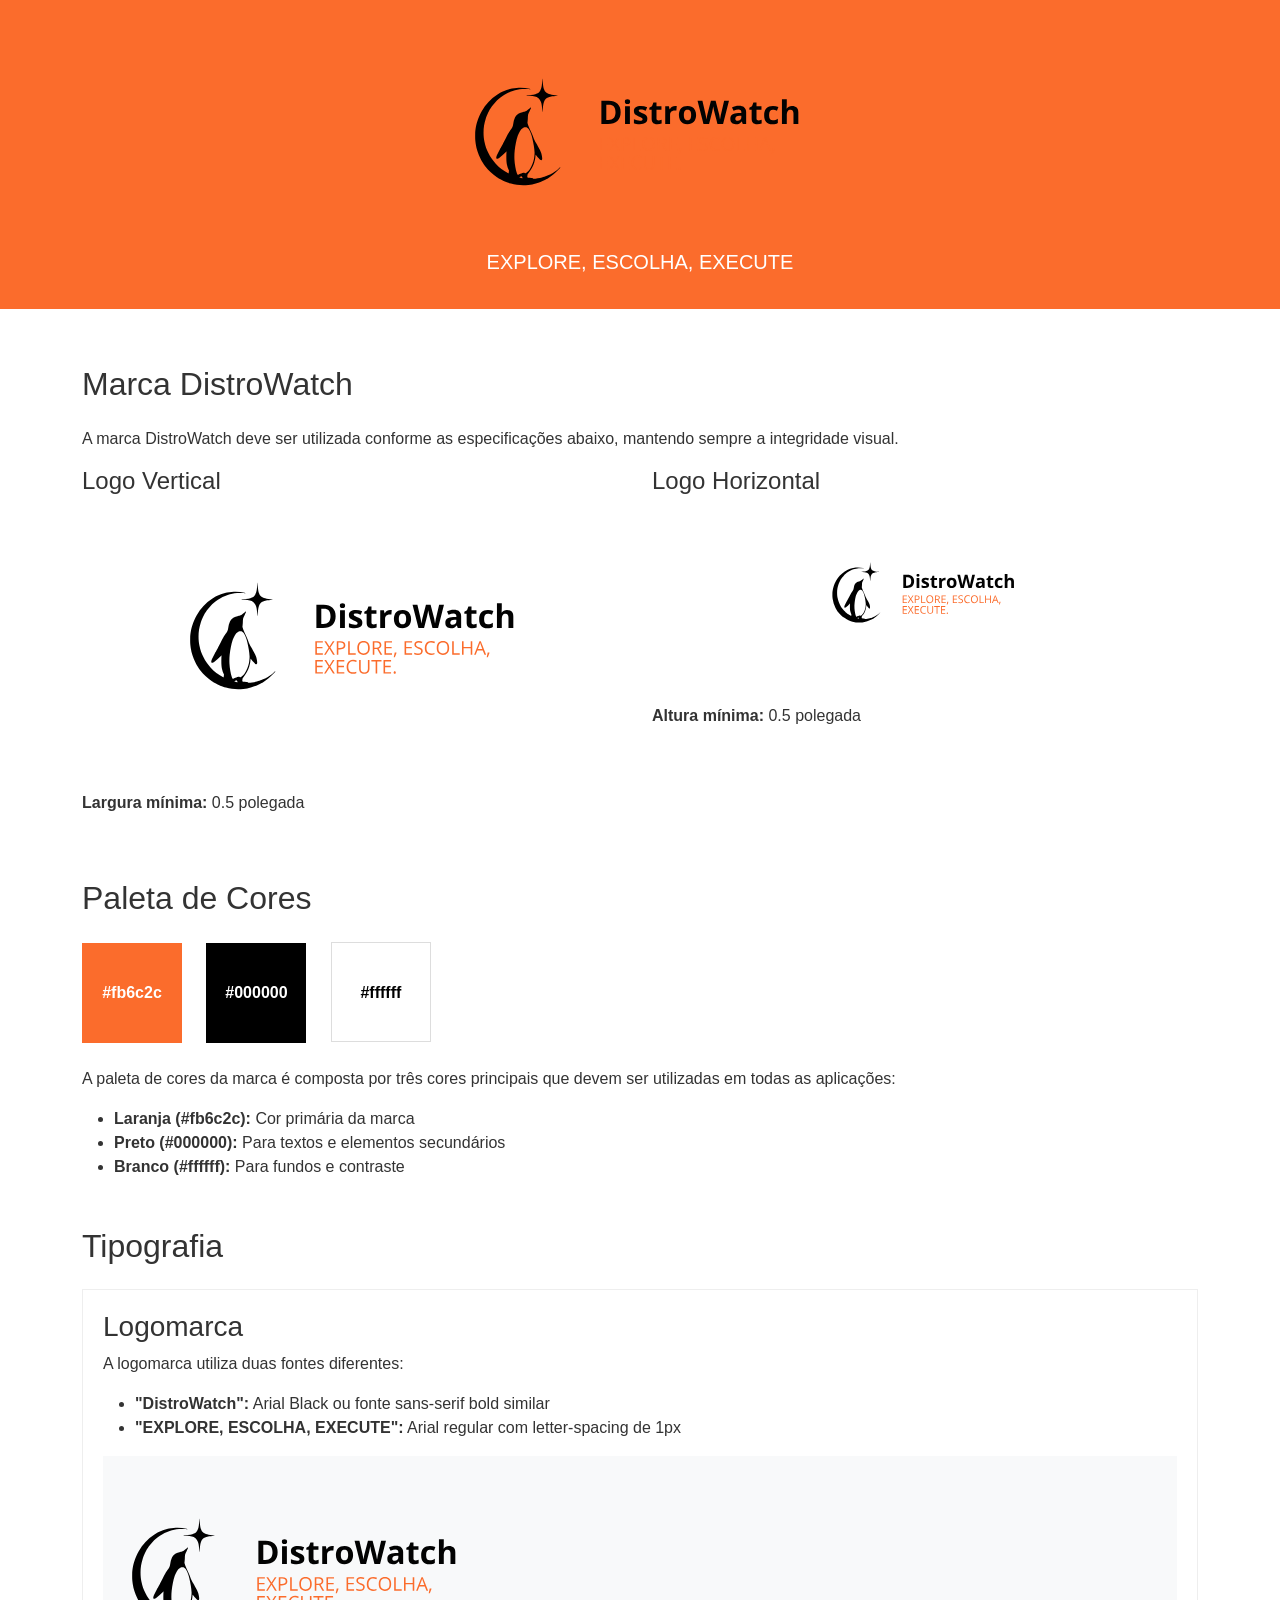
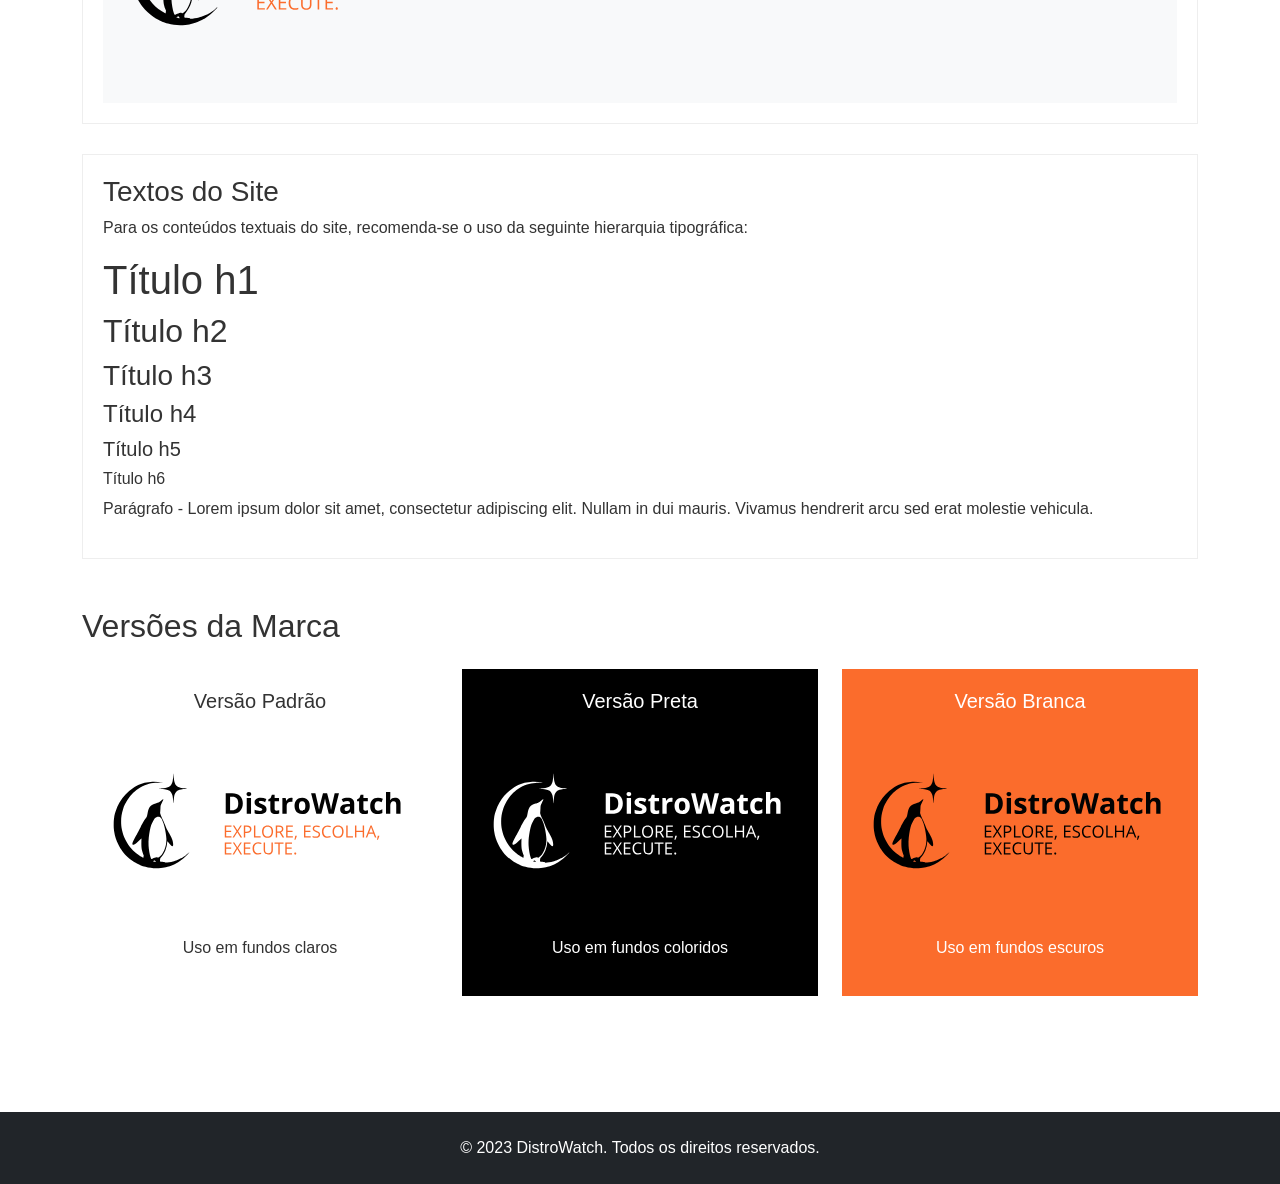
==== index.html @ 786d8509 "aa" ====
<!DOCTYPE html>
<html lang="pt-br">
<head>
    <meta charset="UTF-8">
    <meta name="viewport" content="width=device-width, initial-scale=1.0">
    <title>Manual de Identidade Visual - DistroWatch</title>
    <link href="https://cdn.jsdelivr.net/npm/bootstrap@5.3.0/dist/css/bootstrap.min.css" rel="stylesheet">
    <style>
        body {
            font-family: 'Segoe UI', Tahoma, Geneva, Verdana, sans-serif;
            color: #333;
        }
        .brand-header {
            background-color: #fb6c2c;
            color: white;
            padding: 2rem 0;
            margin-bottom: 2rem;
        }
        .brand-color-primary {
            background-color: #fb6c2c;
            color: white;
        }
        .brand-color-black {
            background-color: #000000;
            color: white;
        }
        .brand-color-white {
            background-color: #ffffff;
            border: 1px solid #ddd;
        }
        .logo-example {
            margin: 20px 0;
            padding: 20px;
            text-align: center;
        }
        .vertical-logo {
            display: inline-block;
            width: 120px;
        }
        .horizontal-logo {
            display: inline-block;
            width: 240px;
        }
        .typography-sample {
            border: 1px solid #eee;
            padding: 20px;
            margin-bottom: 30px;
        }
        .color-box {
            width: 100px;
            height: 100px;
            display: inline-block;
            margin-right: 20px;
            text-align: center;
            line-height: 100px;
            font-weight: bold;
        }
        .logo-img {
            max-width: 100%;
            height: auto;
            margin-bottom: 15px;
        }
        .logo-variation {
            padding: 20px;
            margin-bottom: 20px;
            text-align: center;
        }
    </style>
</head>
<body>
    <header class="brand-header">
        <div class="container text-center">
            <img src="imgs/8.svg" alt="DistroWatch Logo" style="height: 200px; margin-bottom: 15px;">
            <p class="lead mb-0">EXPLORE, ESCOLHA, EXECUTE</p>
        </div>
    </header>

    <div class="container py-4">
        <section id="brand" class="mb-5">
            <h2 class="mb-4">Marca DistroWatch</h2>
            <p>A marca DistroWatch deve ser utilizada conforme as especificações abaixo, mantendo sempre a integridade visual.</p>
            
            <div class="row">
                <div class="col-md-6">
                    <h3 class="h4">Logo Vertical</h3>
                    <div class="logo-example">
                        <img src="imgs/8.svg" alt="DistroWatch Vertical Logo" class="logo-img" style="height: 200px;">
                    </div>
                    <p><strong>Largura mínima:</strong> 0.5 polegada</p>
                </div>
                <div class="col-md-6">
                    <h3 class="h4">Logo Horizontal</h3>
                    <div class="logo-example">
                        <img src="imgs/8.svg" alt="DistroWatch Horizontal Logo" class="logo-img" style="width: 200px;">
                    </div>
                    <p><strong>Altura mínima:</strong> 0.5 polegada</p>
                </div>
            </div>
        </section>

        <section id="colors" class="mb-5">
            <h2 class="mb-4">Paleta de Cores</h2>
            <div class="mb-4">
                <div class="color-box brand-color-primary">#fb6c2c</div>
                <div class="color-box brand-color-black">#000000</div>
                <div class="color-box brand-color-white" style="color: #000;">#ffffff</div>
            </div>
            <p>A paleta de cores da marca é composta por três cores principais que devem ser utilizadas em todas as aplicações:</p>
            <ul>
                <li><strong>Laranja (#fb6c2c):</strong> Cor primária da marca</li>
                <li><strong>Preto (#000000):</strong> Para textos e elementos secundários</li>
                <li><strong>Branco (#ffffff):</strong> Para fundos e contraste</li>
            </ul>
        </section>

        <section id="typography" class="mb-5">
            <h2 class="mb-4">Tipografia</h2>
            
            <div class="typography-sample">
                <h3>Logomarca</h3>
                <p>A logomarca utiliza duas fontes diferentes:</p>
                <ul>
                    <li><strong>"DistroWatch":</strong> Arial Black ou fonte sans-serif bold similar</li>
                    <li><strong>"EXPLORE, ESCOLHA, EXECUTE":</strong> Arial regular com letter-spacing de 1px</li>
                </ul>
                
                <div class="mt-3 p-3 bg-light">
                    <img src="imgs/8.svg" alt="DistroWatch Typography Example" class="logo-img" style="height: 200px;">
                </div>
            </div>
            
            <div class="typography-sample">
                <h3>Textos do Site</h3>
                <p>Para os conteúdos textuais do site, recomenda-se o uso da seguinte hierarquia tipográfica:</p>
                
                <h1 style="font-family: 'Segoe UI', Tahoma, Geneva, Verdana, sans-serif; font-size: 2.5rem;">Título h1</h1>
                <h2 style="font-family: 'Segoe UI', Tahoma, Geneva, Verdana, sans-serif; font-size: 2rem;">Título h2</h2>
                <h3 style="font-family: 'Segoe UI', Tahoma, Geneva, Verdana, sans-serif; font-size: 1.75rem;">Título h3</h3>
                <h4 style="font-family: 'Segoe UI', Tahoma, Geneva, Verdana, sans-serif; font-size: 1.5rem;">Título h4</h4>
                <h5 style="font-family: 'Segoe UI', Tahoma, Geneva, Verdana, sans-serif; font-size: 1.25rem;">Título h5</h5>
                <h6 style="font-family: 'Segoe UI', Tahoma, Geneva, Verdana, sans-serif; font-size: 1rem;">Título h6</h6>
                
                <p style="font-family: 'Segoe UI', Tahoma, Geneva, Verdana, sans-serif; font-size: 1rem; line-height: 1.6;">
                    Parágrafo - Lorem ipsum dolor sit amet, consectetur adipiscing elit. Nullam in dui mauris. Vivamus hendrerit arcu sed erat molestie vehicula.
                </p>
            </div>
        </section>

        <section id="usage" class="mb-5">
            <h2 class="mb-4">Versões da Marca</h2>
            <div class="row">
                <div class="col-md-4 mb-4">
                    <div class="logo-variation">
                        <h4 class="h5">Versão Padrão</h4>
                        <img src="imgs/8.svg" alt="DistroWatch Standard Logo" class="logo-img" style="height: 200px;">
                        <p>Uso em fundos claros</p>
                    </div>
                </div>
                <div class="col-md-4 mb-4">
                    <div class="logo-variation brand-color-black">
                        <h4 class="h5 text-white">Versão Preta</h4>
                        <img src="imgs/10.svg" alt="DistroWatch Black Logo" class="logo-img" style="height: 200px;">
                        <p class="text-white">Uso em fundos coloridos</p>
                    </div>
                </div>
                <div class="col-md-4 mb-4">
                    <div class="logo-variation brand-color-primary">
                        <h4 class="h5 text-white">Versão Branca</h4>
                        <img src="imgs/9.svg" alt="DistroWatch White Logo" class="logo-img" style="height: 200px;">
                        <p class="text-white">Uso em fundos escuros</p>
                    </div>
                </div>
            </div>
        </section>
    </div>

    <footer class="bg-dark text-white py-4">
        <div class="container" style="text-align: center;">
            <p class="mb-0">© 2023 DistroWatch. Todos os direitos reservados.</p>
        </div>
    </footer>

    <script src="https://cdn.jsdelivr.net/npm/bootstrap@5.3.0/dist/js/bootstrap.bundle.min.js"></script>
</body>
</html>
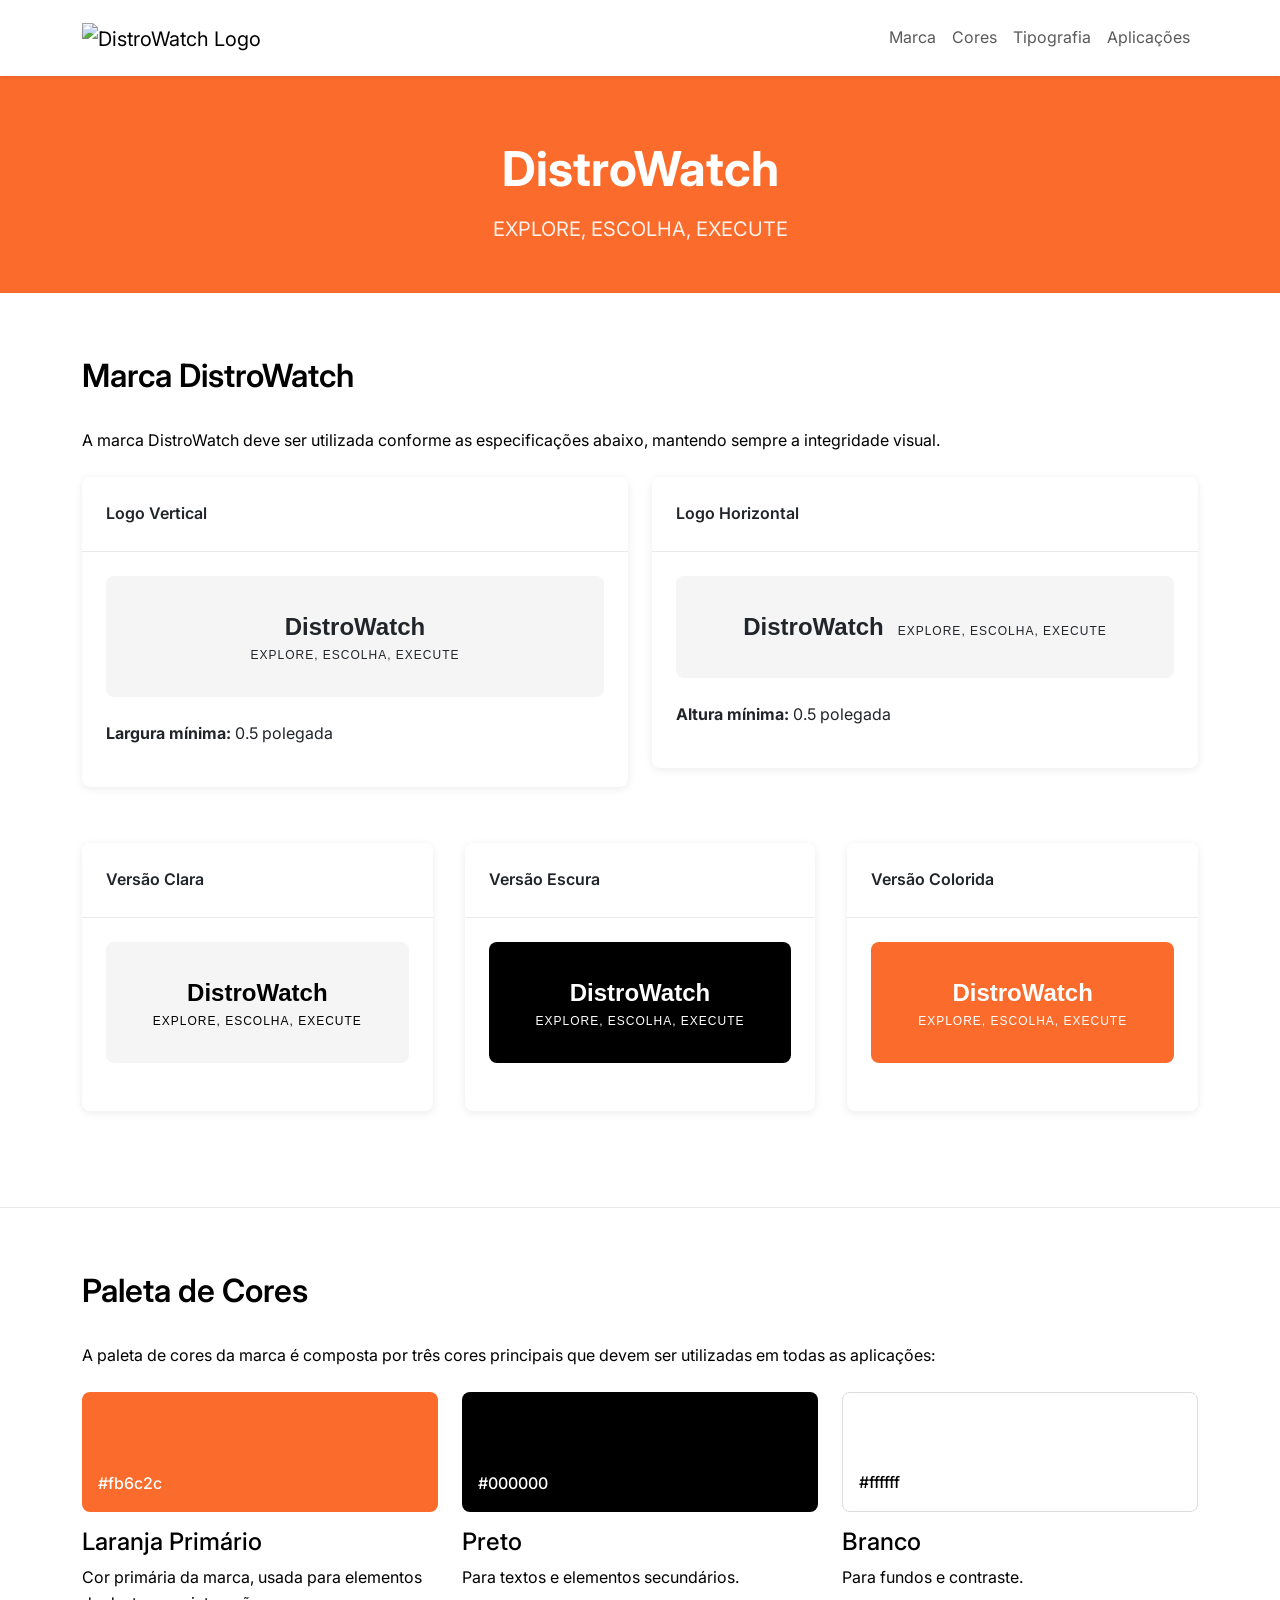
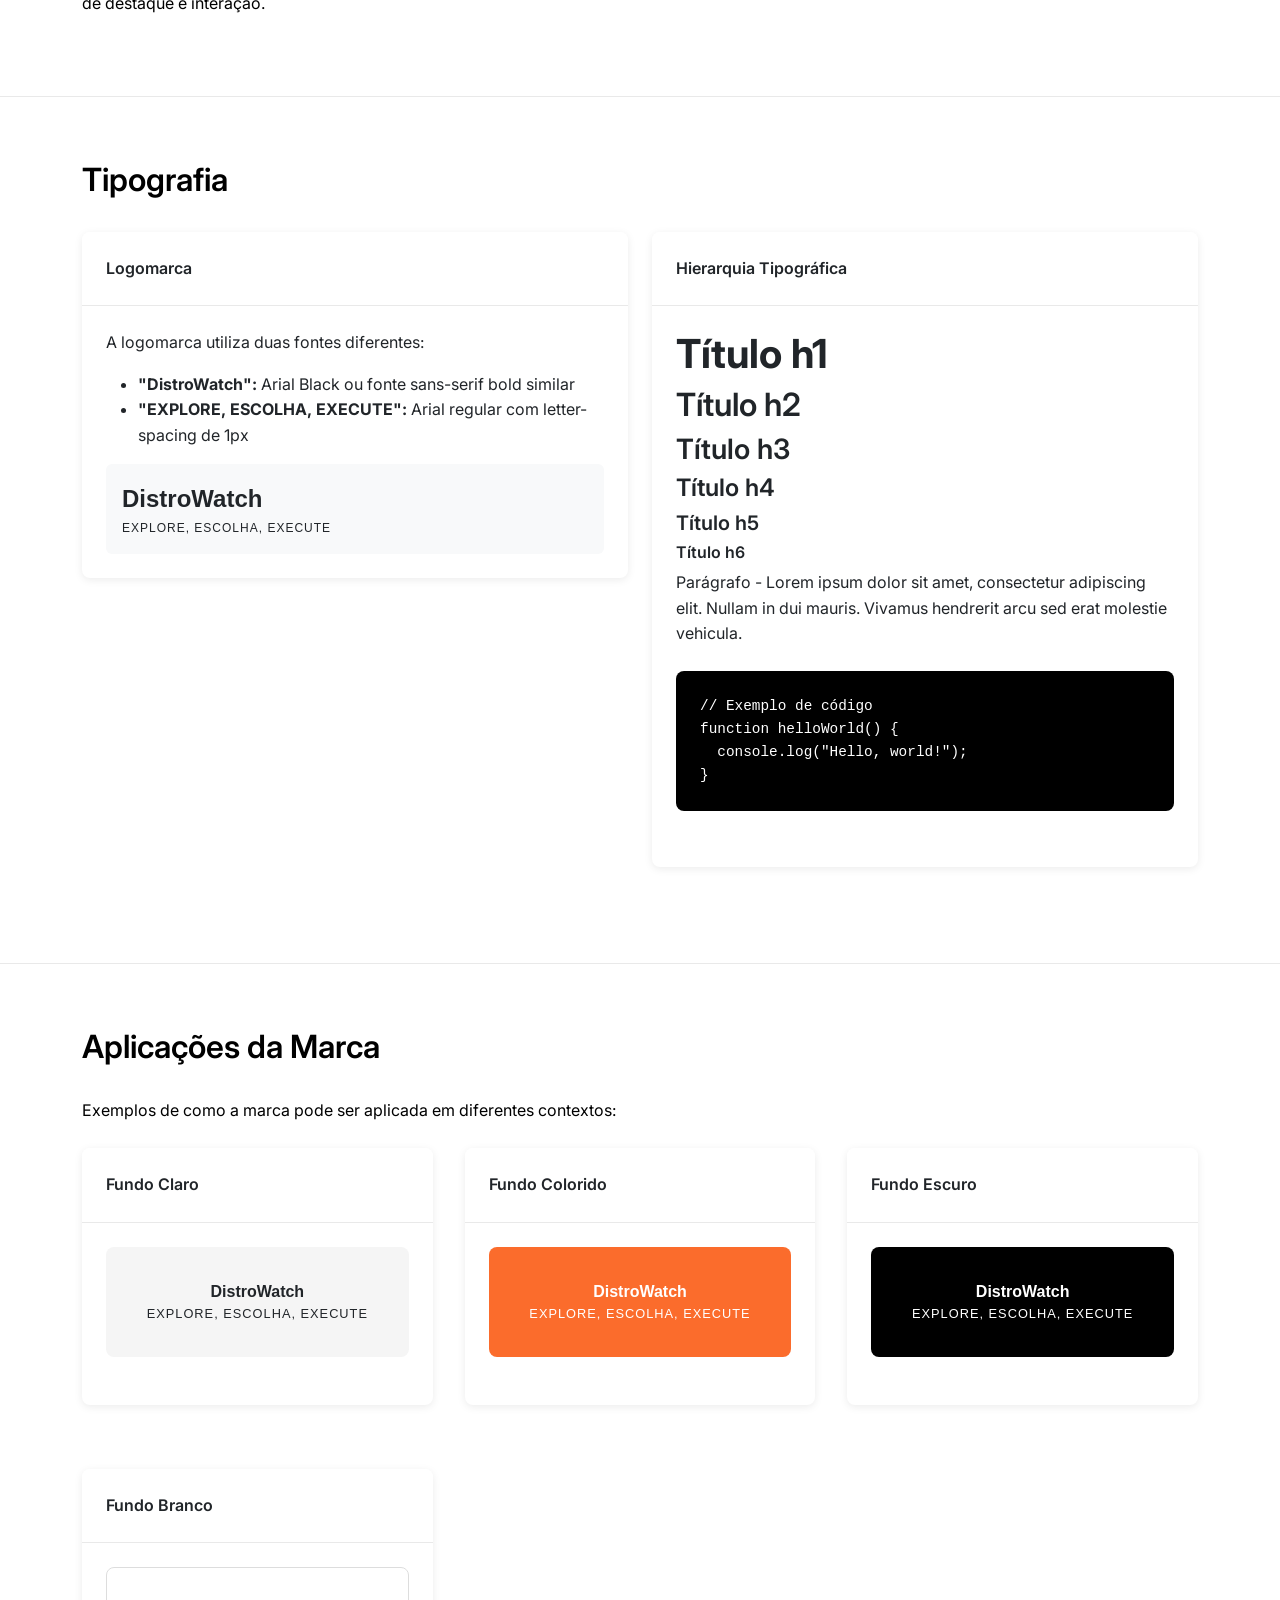
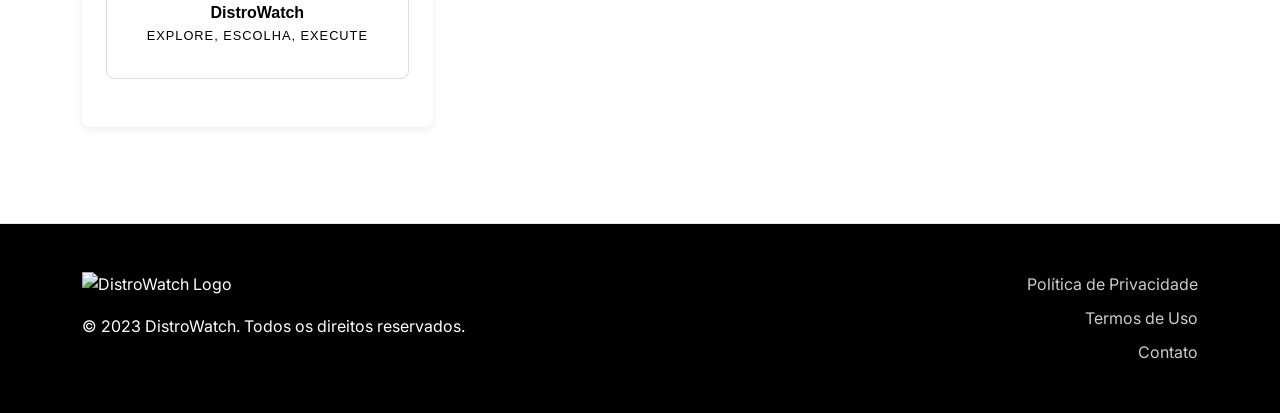
==== commit b514f91b: "não sei" ====
--- a/index.html
+++ b/index.html
@@ -5,178 +5,424 @@
     <meta name="viewport" content="width=device-width, initial-scale=1.0">
     <title>Manual de Identidade Visual - DistroWatch</title>
     <link href="https://cdn.jsdelivr.net/npm/bootstrap@5.3.0/dist/css/bootstrap.min.css" rel="stylesheet">
+    <link href="https://fonts.googleapis.com/css2?family=Inter:wght@300;400;500;600;700&display=swap" rel="stylesheet">
     <style>
+        :root {
+            --primary: #fb6c2c;
+            --black: #000000;
+            --white: #ffffff;
+            --gray-100: #f5f5f5;
+            --gray-200: #e9e9e9;
+            --gray-300: #dddddd;
+            --gray-800: #424242;
+        }
+        
         body {
-            font-family: 'Segoe UI', Tahoma, Geneva, Verdana, sans-serif;
-            color: #333;
-        }
-        .brand-header {
-            background-color: #fb6c2c;
-            color: white;
-            padding: 2rem 0;
+            font-family: 'Inter', -apple-system, BlinkMacSystemFont, 'Segoe UI', Roboto, sans-serif;
+            color: var(--black);
+            line-height: 1.6;
+            background-color: var(--white);
+        }
+        
+        .navbar {
+            background-color: var(--white);
+            box-shadow: 0 1px 4px rgba(0,0,0,0.1);
+            padding: 1rem 0;
+        }
+        
+        .navbar-brand img {
+            height: 40px;
+        }
+        
+        .hero {
+            background-color: var(--primary);
+            color: var(--white);
+            padding: 4rem 0 3rem;
+        }
+        
+        .hero h1 {
+            font-weight: 700;
+            font-size: 3rem;
+            margin-bottom: 1rem;
+        }
+        
+        .hero p {
+            font-size: 1.25rem;
+            opacity: 0.9;
+            margin-bottom: 0;
+        }
+        
+        .section {
+            padding: 4rem 0;
+            border-bottom: 1px solid var(--gray-200);
+        }
+        
+        .section-title {
+            font-weight: 600;
+            font-size: 2rem;
             margin-bottom: 2rem;
-        }
-        .brand-color-primary {
-            background-color: #fb6c2c;
-            color: white;
-        }
-        .brand-color-black {
-            background-color: #000000;
-            color: white;
-        }
-        .brand-color-white {
-            background-color: #ffffff;
-            border: 1px solid #ddd;
-        }
-        .logo-example {
-            margin: 20px 0;
-            padding: 20px;
+            color: var(--black);
+        }
+        
+        .card {
+            border: none;
+            border-radius: 8px;
+            box-shadow: 0 2px 8px rgba(0,0,0,0.08);
+            margin-bottom: 2rem;
+            overflow: hidden;
+        }
+        
+        .card-header {
+            background-color: var(--white);
+            border-bottom: 1px solid var(--gray-200);
+            padding: 1.5rem;
+            font-weight: 600;
+        }
+        
+        .card-body {
+            padding: 1.5rem;
+        }
+        
+        .color-swatch {
+            width: 100%;
+            height: 120px;
+            border-radius: 8px;
+            margin-bottom: 1rem;
+            display: flex;
+            align-items: flex-end;
+            padding: 1rem;
+            color: var(--white);
+            font-weight: 500;
+        }
+        
+        .typography-sample {
+            margin-bottom: 2rem;
+        }
+        
+        .typography-sample h1,
+        .typography-sample h2,
+        .typography-sample h3,
+        .typography-sample h4,
+        .typography-sample h5,
+        .typography-sample h6 {
+            margin-bottom: 0.5rem;
+        }
+        
+        .typography-sample p {
+            margin-bottom: 1.5rem;
+        }
+        
+        .logo-preview {
+            background-color: var(--gray-100);
+            padding: 2rem;
+            border-radius: 8px;
             text-align: center;
-        }
-        .vertical-logo {
-            display: inline-block;
-            width: 120px;
-        }
-        .horizontal-logo {
-            display: inline-block;
-            width: 240px;
-        }
-        .typography-sample {
-            border: 1px solid #eee;
-            padding: 20px;
-            margin-bottom: 30px;
-        }
-        .color-box {
-            width: 100px;
-            height: 100px;
-            display: inline-block;
-            margin-right: 20px;
+            margin-bottom: 1.5rem;
+        }
+        
+        .logo-dark-bg {
+            background-color: var(--black);
+            padding: 2rem;
+            border-radius: 8px;
             text-align: center;
-            line-height: 100px;
-            font-weight: bold;
-        }
-        .logo-img {
-            max-width: 100%;
-            height: auto;
-            margin-bottom: 15px;
-        }
-        .logo-variation {
-            padding: 20px;
-            margin-bottom: 20px;
-            text-align: center;
+            margin-bottom: 1.5rem;
+        }
+        
+        .footer {
+            background-color: var(--black);
+            color: var(--white);
+            padding: 3rem 0;
+        }
+        
+        .footer a {
+            color: var(--white);
+            opacity: 0.8;
+            text-decoration: none;
+        }
+        
+        .footer a:hover {
+            opacity: 1;
+            text-decoration: underline;
+        }
+        
+        .logo-grid {
+            display: grid;
+            grid-template-columns: repeat(auto-fill, minmax(300px, 1fr));
+            gap: 2rem;
+        }
+        
+        .code-sample {
+            background-color: var(--black);
+            color: var(--white);
+            padding: 1.5rem;
+            border-radius: 8px;
+            font-family: 'Courier New', monospace;
+            font-size: 0.9rem;
+            overflow-x: auto;
+        }
+        
+        .btn-primary {
+            background-color: var(--primary);
+            border-color: var(--primary);
+            padding: 0.5rem 1.5rem;
+            font-weight: 500;
+        }
+        
+        .btn-primary:hover {
+            background-color: #e05d24;
+            border-color: #e05d24;
+        }
+        
+        .text-primary {
+            color: var(--primary) !important;
         }
     </style>
 </head>
 <body>
-    <header class="brand-header">
+    <nav class="navbar navbar-expand-lg">
+        <div class="container">
+            <a class="navbar-brand" href="#">
+                <img src="imgs/1deb2148-d6fe-4724-b077-adb90b675736.png" alt="DistroWatch Logo" height="40">
+            </a>
+            <button class="navbar-toggler" type="button" data-bs-toggle="collapse" data-bs-target="#navbarNav">
+                <span class="navbar-toggler-icon"></span>
+            </button>
+            <div class="collapse navbar-collapse" id="navbarNav">
+                <ul class="navbar-nav ms-auto">
+                    <li class="nav-item">
+                        <a class="nav-link" href="#brand">Marca</a>
+                    </li>
+                    <li class="nav-item">
+                        <a class="nav-link" href="#colors">Cores</a>
+                    </li>
+                    <li class="nav-item">
+                        <a class="nav-link" href="#typography">Tipografia</a>
+                    </li>
+                    <li class="nav-item">
+                        <a class="nav-link" href="#usage">Aplicações</a>
+                    </li>
+                </ul>
+            </div>
+        </div>
+    </nav>
+
+    <section class="hero">
         <div class="container text-center">
-            <img src="imgs/8.svg" alt="DistroWatch Logo" style="height: 200px; margin-bottom: 15px;">
-            <p class="lead mb-0">EXPLORE, ESCOLHA, EXECUTE</p>
-        </div>
-    </header>
-
-    <div class="container py-4">
-        <section id="brand" class="mb-5">
-            <h2 class="mb-4">Marca DistroWatch</h2>
-            <p>A marca DistroWatch deve ser utilizada conforme as especificações abaixo, mantendo sempre a integridade visual.</p>
+            <h1>DistroWatch</h1>
+            <p>EXPLORE, ESCOLHA, EXECUTE</p>
+        </div>
+    </section>
+
+    <section id="brand" class="section">
+        <div class="container">
+            <h2 class="section-title">Marca DistroWatch</h2>
+            <p class="mb-4">A marca DistroWatch deve ser utilizada conforme as especificações abaixo, mantendo sempre a integridade visual.</p>
             
             <div class="row">
                 <div class="col-md-6">
-                    <h3 class="h4">Logo Vertical</h3>
-                    <div class="logo-example">
-                        <img src="imgs/8.svg" alt="DistroWatch Vertical Logo" class="logo-img" style="height: 200px;">
-                    </div>
-                    <p><strong>Largura mínima:</strong> 0.5 polegada</p>
+                    <div class="card">
+                        <div class="card-header">Logo Vertical</div>
+                        <div class="card-body">
+                            <div class="logo-preview">
+                                <div style="font-weight: bold; font-size: 24px; font-family: 'Arial Black', Arial, sans-serif;">DistroWatch</div>
+                                <div style="font-size: 12px; letter-spacing: 1px; font-family: Arial, sans-serif;">EXPLORE, ESCOLHA, EXECUTE</div>
+                            </div>
+                            <p><strong>Largura mínima:</strong> 0.5 polegada</p>
+                        </div>
+                    </div>
                 </div>
                 <div class="col-md-6">
-                    <h3 class="h4">Logo Horizontal</h3>
-                    <div class="logo-example">
-                        <img src="imgs/8.svg" alt="DistroWatch Horizontal Logo" class="logo-img" style="width: 200px;">
-                    </div>
-                    <p><strong>Altura mínima:</strong> 0.5 polegada</p>
-                </div>
-            </div>
-        </section>
-
-        <section id="colors" class="mb-5">
-            <h2 class="mb-4">Paleta de Cores</h2>
-            <div class="mb-4">
-                <div class="color-box brand-color-primary">#fb6c2c</div>
-                <div class="color-box brand-color-black">#000000</div>
-                <div class="color-box brand-color-white" style="color: #000;">#ffffff</div>
-            </div>
-            <p>A paleta de cores da marca é composta por três cores principais que devem ser utilizadas em todas as aplicações:</p>
-            <ul>
-                <li><strong>Laranja (#fb6c2c):</strong> Cor primária da marca</li>
-                <li><strong>Preto (#000000):</strong> Para textos e elementos secundários</li>
-                <li><strong>Branco (#ffffff):</strong> Para fundos e contraste</li>
-            </ul>
-        </section>
-
-        <section id="typography" class="mb-5">
-            <h2 class="mb-4">Tipografia</h2>
+                    <div class="card">
+                        <div class="card-header">Logo Horizontal</div>
+                        <div class="card-body">
+                            <div class="logo-preview">
+                                <div style="font-weight: bold; font-size: 24px; font-family: 'Arial Black', Arial, sans-serif; display: inline-block;">DistroWatch</div>
+                                <div style="font-size: 12px; letter-spacing: 1px; font-family: Arial, sans-serif; display: inline-block; margin-left: 10px;">EXPLORE, ESCOLHA, EXECUTE</div>
+                            </div>
+                            <p><strong>Altura mínima:</strong> 0.5 polegada</p>
+                        </div>
+                    </div>
+                </div>
+            </div>
             
-            <div class="typography-sample">
-                <h3>Logomarca</h3>
-                <p>A logomarca utiliza duas fontes diferentes:</p>
-                <ul>
-                    <li><strong>"DistroWatch":</strong> Arial Black ou fonte sans-serif bold similar</li>
-                    <li><strong>"EXPLORE, ESCOLHA, EXECUTE":</strong> Arial regular com letter-spacing de 1px</li>
-                </ul>
-                
-                <div class="mt-3 p-3 bg-light">
-                    <img src="imgs/8.svg" alt="DistroWatch Typography Example" class="logo-img" style="height: 200px;">
-                </div>
-            </div>
+            <div class="mt-4">
+                <div class="logo-grid">
+                    <div class="card">
+                        <div class="card-header">Versão Clara</div>
+                        <div class="card-body">
+                            <div class="logo-preview">
+                                <div style="font-weight: bold; font-size: 24px; font-family: 'Arial Black', Arial, sans-serif; color: var(--black);">DistroWatch</div>
+                                <div style="font-size: 12px; letter-spacing: 1px; font-family: Arial, sans-serif; color: var(--black);">EXPLORE, ESCOLHA, EXECUTE</div>
+                            </div>
+                        </div>
+                    </div>
+                    
+                    <div class="card">
+                        <div class="card-header">Versão Escura</div>
+                        <div class="card-body">
+                            <div class="logo-dark-bg">
+                                <div style="font-weight: bold; font-size: 24px; font-family: 'Arial Black', Arial, sans-serif; color: var(--white);">DistroWatch</div>
+                                <div style="font-size: 12px; letter-spacing: 1px; font-family: Arial, sans-serif; color: var(--white);">EXPLORE, ESCOLHA, EXECUTE</div>
+                            </div>
+                        </div>
+                    </div>
+                    
+                    <div class="card">
+                        <div class="card-header">Versão Colorida</div>
+                        <div class="card-body">
+                            <div class="logo-preview" style="background-color: var(--primary);">
+                                <div style="font-weight: bold; font-size: 24px; font-family: 'Arial Black', Arial, sans-serif; color: var(--white);">DistroWatch</div>
+                                <div style="font-size: 12px; letter-spacing: 1px; font-family: Arial, sans-serif; color: var(--white);">EXPLORE, ESCOLHA, EXECUTE</div>
+                            </div>
+                        </div>
+                    </div>
+                </div>
+            </div>
+        </div>
+    </section>
+
+    <section id="colors" class="section">
+        <div class="container">
+            <h2 class="section-title">Paleta de Cores</h2>
+            <p class="mb-4">A paleta de cores da marca é composta por três cores principais que devem ser utilizadas em todas as aplicações:</p>
             
-            <div class="typography-sample">
-                <h3>Textos do Site</h3>
-                <p>Para os conteúdos textuais do site, recomenda-se o uso da seguinte hierarquia tipográfica:</p>
-                
-                <h1 style="font-family: 'Segoe UI', Tahoma, Geneva, Verdana, sans-serif; font-size: 2.5rem;">Título h1</h1>
-                <h2 style="font-family: 'Segoe UI', Tahoma, Geneva, Verdana, sans-serif; font-size: 2rem;">Título h2</h2>
-                <h3 style="font-family: 'Segoe UI', Tahoma, Geneva, Verdana, sans-serif; font-size: 1.75rem;">Título h3</h3>
-                <h4 style="font-family: 'Segoe UI', Tahoma, Geneva, Verdana, sans-serif; font-size: 1.5rem;">Título h4</h4>
-                <h5 style="font-family: 'Segoe UI', Tahoma, Geneva, Verdana, sans-serif; font-size: 1.25rem;">Título h5</h5>
-                <h6 style="font-family: 'Segoe UI', Tahoma, Geneva, Verdana, sans-serif; font-size: 1rem;">Título h6</h6>
-                
-                <p style="font-family: 'Segoe UI', Tahoma, Geneva, Verdana, sans-serif; font-size: 1rem; line-height: 1.6;">
-                    Parágrafo - Lorem ipsum dolor sit amet, consectetur adipiscing elit. Nullam in dui mauris. Vivamus hendrerit arcu sed erat molestie vehicula.
-                </p>
-            </div>
-        </section>
-
-        <section id="usage" class="mb-5">
-            <h2 class="mb-4">Versões da Marca</h2>
             <div class="row">
-                <div class="col-md-4 mb-4">
-                    <div class="logo-variation">
-                        <h4 class="h5">Versão Padrão</h4>
-                        <img src="imgs/8.svg" alt="DistroWatch Standard Logo" class="logo-img" style="height: 200px;">
-                        <p>Uso em fundos claros</p>
-                    </div>
-                </div>
-                <div class="col-md-4 mb-4">
-                    <div class="logo-variation brand-color-black">
-                        <h4 class="h5 text-white">Versão Preta</h4>
-                        <img src="imgs/10.svg" alt="DistroWatch Black Logo" class="logo-img" style="height: 200px;">
-                        <p class="text-white">Uso em fundos coloridos</p>
-                    </div>
-                </div>
-                <div class="col-md-4 mb-4">
-                    <div class="logo-variation brand-color-primary">
-                        <h4 class="h5 text-white">Versão Branca</h4>
-                        <img src="imgs/9.svg" alt="DistroWatch White Logo" class="logo-img" style="height: 200px;">
-                        <p class="text-white">Uso em fundos escuros</p>
-                    </div>
-                </div>
-            </div>
-        </section>
-    </div>
-
-    <footer class="bg-dark text-white py-4">
-        <div class="container" style="text-align: center;">
-            <p class="mb-0">© 2023 DistroWatch. Todos os direitos reservados.</p>
+                <div class="col-md-4">
+                    <div class="color-swatch" style="background-color: var(--primary);">
+                        #fb6c2c
+                    </div>
+                    <h4>Laranja Primário</h4>
+                    <p>Cor primária da marca, usada para elementos de destaque e interação.</p>
+                </div>
+                <div class="col-md-4">
+                    <div class="color-swatch" style="background-color: var(--black);">
+                        #000000
+                    </div>
+                    <h4>Preto</h4>
+                    <p>Para textos e elementos secundários.</p>
+                </div>
+                <div class="col-md-4">
+                    <div class="color-swatch" style="background-color: var(--white); border: 1px solid var(--gray-300); color: var(--black);">
+                        #ffffff
+                    </div>
+                    <h4>Branco</h4>
+                    <p>Para fundos e contraste.</p>
+                </div>
+            </div>
+        </div>
+    </section>
+
+    <section id="typography" class="section">
+        <div class="container">
+            <h2 class="section-title">Tipografia</h2>
+            
+            <div class="row">
+                <div class="col-md-6">
+                    <div class="card">
+                        <div class="card-header">Logomarca</div>
+                        <div class="card-body">
+                            <p>A logomarca utiliza duas fontes diferentes:</p>
+                            <ul>
+                                <li><strong>"DistroWatch":</strong> Arial Black ou fonte sans-serif bold similar</li>
+                                <li><strong>"EXPLORE, ESCOLHA, EXECUTE":</strong> Arial regular com letter-spacing de 1px</li>
+                            </ul>
+                            
+                            <div class="mt-3 p-3 bg-light rounded">
+                                <div style="font-weight: bold; font-size: 24px; font-family: 'Arial Black', Arial, sans-serif;">DistroWatch</div>
+                                <div style="font-size: 12px; letter-spacing: 1px; font-family: Arial, sans-serif;">EXPLORE, ESCOLHA, EXECUTE</div>
+                            </div>
+                        </div>
+                    </div>
+                </div>
+                <div class="col-md-6">
+                    <div class="card">
+                        <div class="card-header">Hierarquia Tipográfica</div>
+                        <div class="card-body">
+                            <div class="typography-sample">
+                                <h1 style="font-weight: 700; font-size: 2.5rem;">Título h1</h1>
+                                <h2 style="font-weight: 600; font-size: 2rem;">Título h2</h2>
+                                <h3 style="font-weight: 600; font-size: 1.75rem;">Título h3</h3>
+                                <h4 style="font-weight: 600; font-size: 1.5rem;">Título h4</h4>
+                                <h5 style="font-weight: 600; font-size: 1.25rem;">Título h5</h5>
+                                <h6 style="font-weight: 600; font-size: 1rem;">Título h6</h6>
+                                
+                                <p style="font-size: 1rem; line-height: 1.6;">
+                                    Parágrafo - Lorem ipsum dolor sit amet, consectetur adipiscing elit. Nullam in dui mauris. Vivamus hendrerit arcu sed erat molestie vehicula.
+                                </p>
+                                
+                                <div class="code-sample">
+                                    // Exemplo de código<br>
+                                    function helloWorld() {<br>
+                                    &nbsp;&nbsp;console.log("Hello, world!");<br>
+                                    }
+                                </div>
+                            </div>
+                        </div>
+                    </div>
+                </div>
+            </div>
+        </div>
+    </section>
+
+    <section id="usage" class="section">
+        <div class="container">
+            <h2 class="section-title">Aplicações da Marca</h2>
+            <p class="mb-4">Exemplos de como a marca pode ser aplicada em diferentes contextos:</p>
+            
+            <div class="logo-grid">
+                <div class="card">
+                    <div class="card-header">Fundo Claro</div>
+                    <div class="card-body">
+                        <div class="logo-preview">
+                            <div style="font-weight: bold; font-family: 'Arial Black', Arial, sans-serif;">DistroWatch</div>
+                            <div style="font-size: 0.8rem; letter-spacing: 1px; font-family: Arial, sans-serif;">EXPLORE, ESCOLHA, EXECUTE</div>
+                        </div>
+                    </div>
+                </div>
+                <div class="card">
+                    <div class="card-header">Fundo Colorido</div>
+                    <div class="card-body">
+                        <div class="logo-preview" style="background-color: var(--primary);">
+                            <div style="font-weight: bold; font-family: 'Arial Black', Arial, sans-serif; color: white;">DistroWatch</div>
+                            <div style="font-size: 0.8rem; letter-spacing: 1px; font-family: Arial, sans-serif; color: white;">EXPLORE, ESCOLHA, EXECUTE</div>
+                        </div>
+                    </div>
+                </div>
+                <div class="card">
+                    <div class="card-header">Fundo Escuro</div>
+                    <div class="card-body">
+                        <div class="logo-dark-bg">
+                            <div style="font-weight: bold; font-family: 'Arial Black', Arial, sans-serif; color: white;">DistroWatch</div>
+                            <div style="font-size: 0.8rem; letter-spacing: 1px; font-family: Arial, sans-serif; color: white;">EXPLORE, ESCOLHA, EXECUTE</div>
+                        </div>
+                    </div>
+                </div>
+                <div class="card">
+                    <div class="card-header">Fundo Branco</div>
+                    <div class="card-body">
+                        <div class="logo-preview" style="background-color: var(--white); border: 1px solid var(--gray-300);">
+                            <div style="font-weight: bold; font-family: 'Arial Black', Arial, sans-serif; color: black;">DistroWatch</div>
+                            <div style="font-size: 0.8rem; letter-spacing: 1px; font-family: Arial, sans-serif; color: black;">EXPLORE, ESCOLHA, EXECUTE</div>
+                        </div>
+                    </div>
+                </div>
+            </div>
+        </div>
+    </section>
+
+    <footer class="footer">
+        <div class="container">
+            <div class="row">
+                <div class="col-md-6">
+                    <img src="imgs/1deb2148-d6fe-4724-b077-adb90b675736.png" alt="DistroWatch Logo" height="40" class="mb-3">
+                    <p>© 2023 DistroWatch. Todos os direitos reservados.</p>
+                </div>
+                <div class="col-md-6 text-md-end">
+                    <a href="#" class="d-block mb-2">Política de Privacidade</a>
+                    <a href="#" class="d-block mb-2">Termos de Uso</a>
+                    <a href="#" class="d-block">Contato</a>
+                </div>
+            </div>
         </div>
     </footer>
 
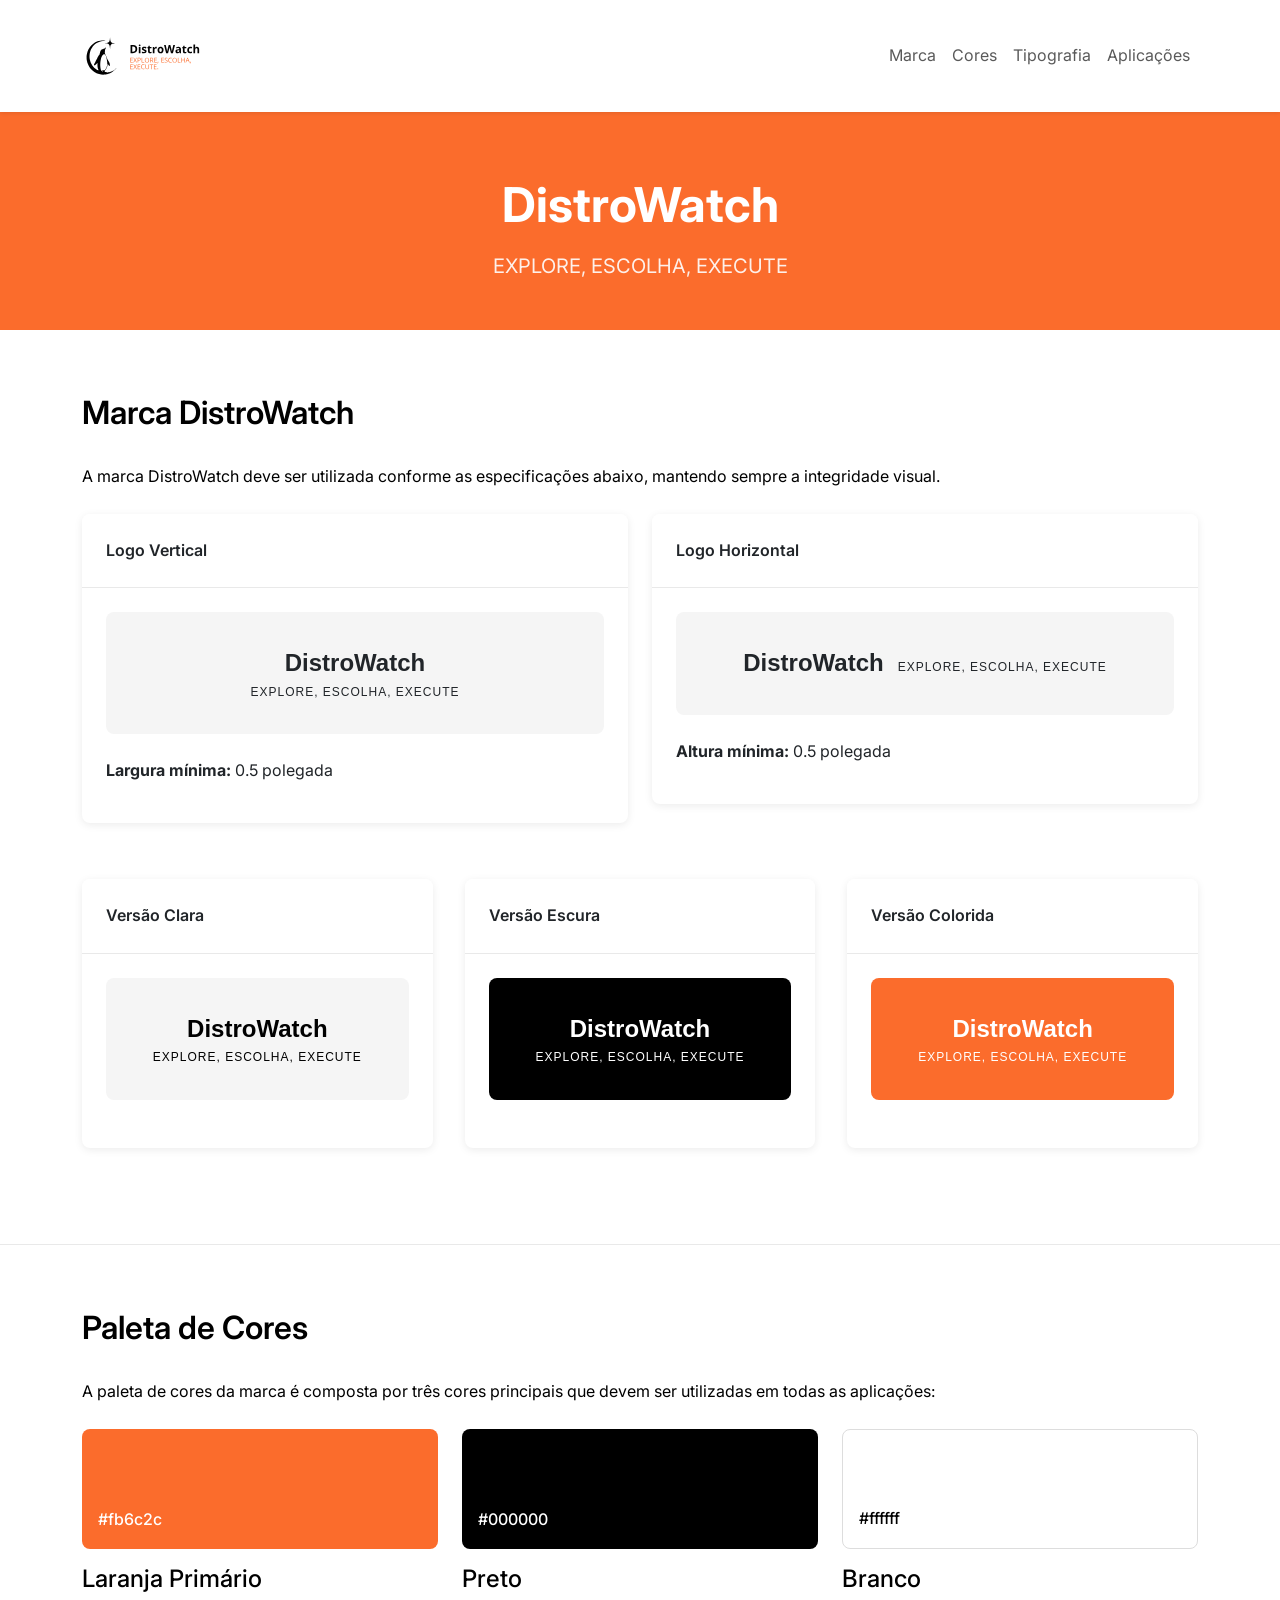
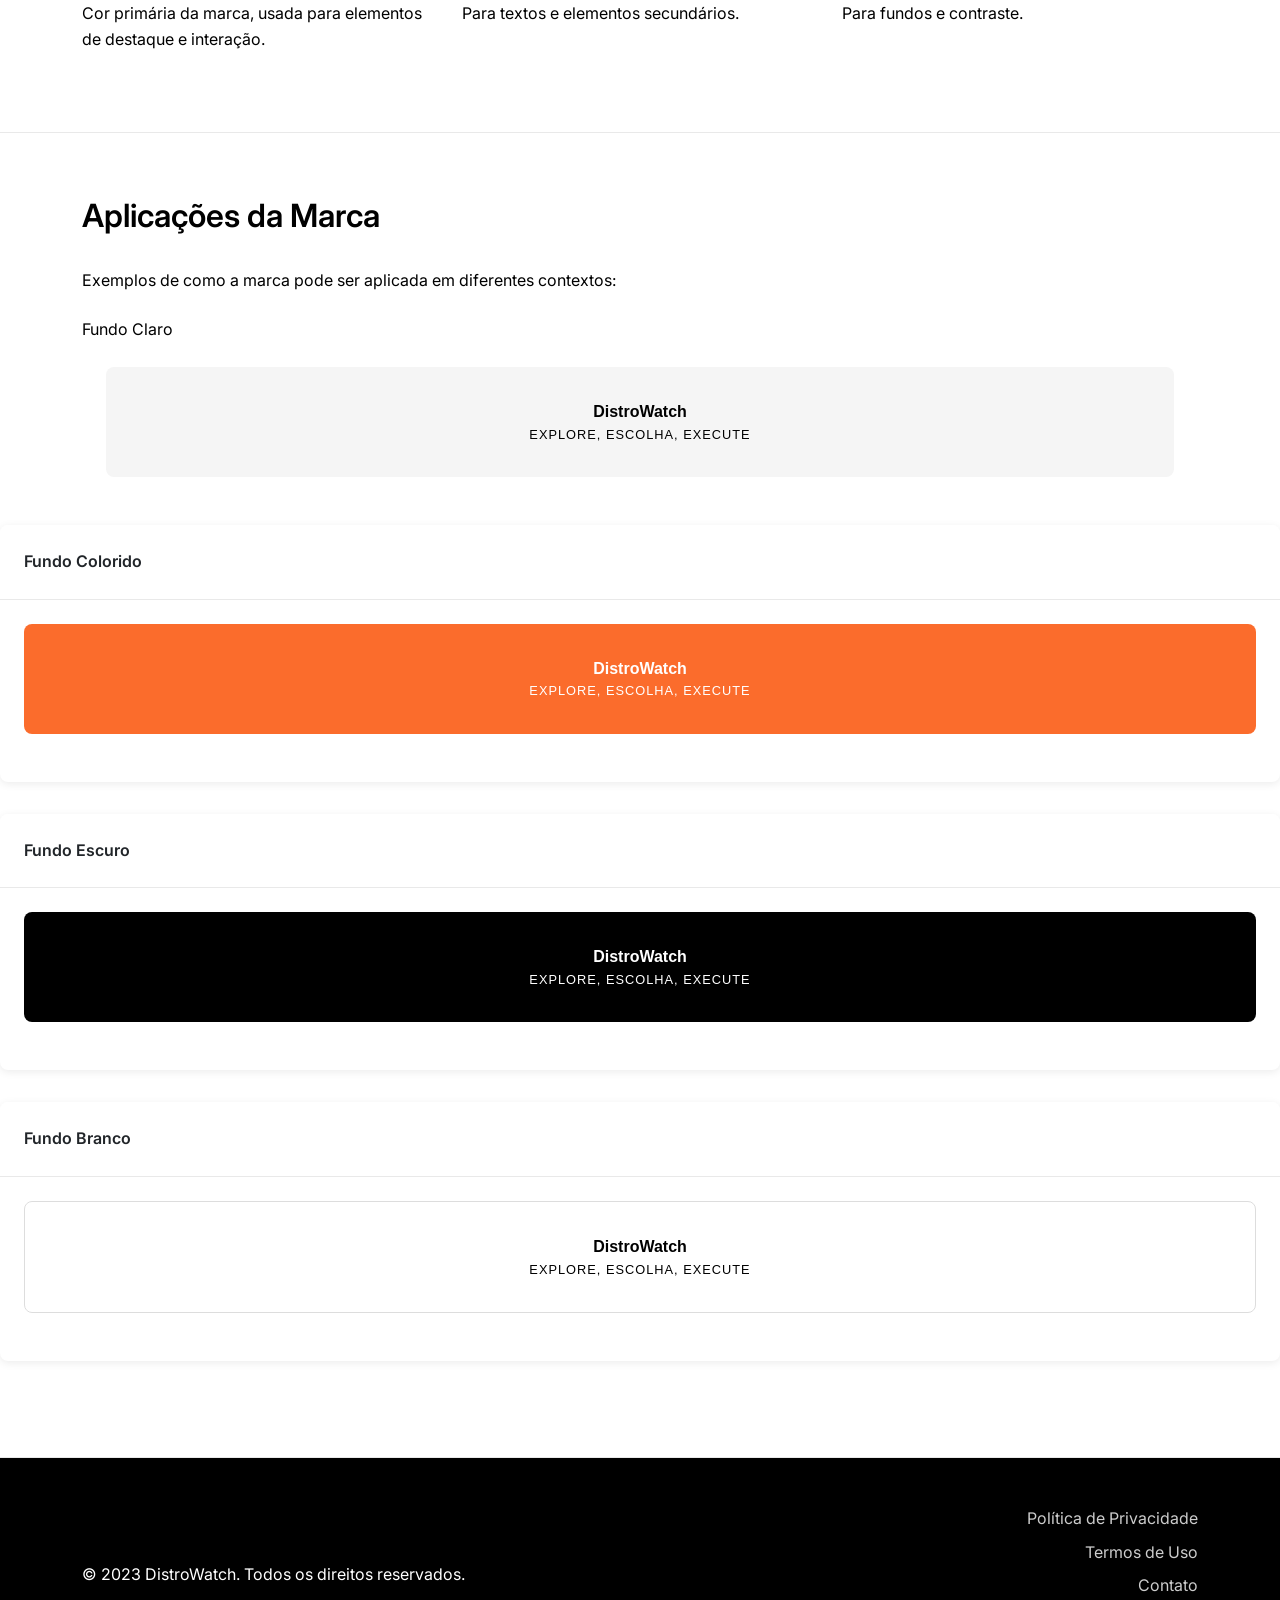
==== commit a7f3c587: "Tipografia pagina." ====
--- a/index.html
+++ b/index.html
@@ -6,183 +6,14 @@
     <title>Manual de Identidade Visual - DistroWatch</title>
     <link href="https://cdn.jsdelivr.net/npm/bootstrap@5.3.0/dist/css/bootstrap.min.css" rel="stylesheet">
     <link href="https://fonts.googleapis.com/css2?family=Inter:wght@300;400;500;600;700&display=swap" rel="stylesheet">
-    <style>
-        :root {
-            --primary: #fb6c2c;
-            --black: #000000;
-            --white: #ffffff;
-            --gray-100: #f5f5f5;
-            --gray-200: #e9e9e9;
-            --gray-300: #dddddd;
-            --gray-800: #424242;
-        }
-        
-        body {
-            font-family: 'Inter', -apple-system, BlinkMacSystemFont, 'Segoe UI', Roboto, sans-serif;
-            color: var(--black);
-            line-height: 1.6;
-            background-color: var(--white);
-        }
-        
-        .navbar {
-            background-color: var(--white);
-            box-shadow: 0 1px 4px rgba(0,0,0,0.1);
-            padding: 1rem 0;
-        }
-        
-        .navbar-brand img {
-            height: 40px;
-        }
-        
-        .hero {
-            background-color: var(--primary);
-            color: var(--white);
-            padding: 4rem 0 3rem;
-        }
-        
-        .hero h1 {
-            font-weight: 700;
-            font-size: 3rem;
-            margin-bottom: 1rem;
-        }
-        
-        .hero p {
-            font-size: 1.25rem;
-            opacity: 0.9;
-            margin-bottom: 0;
-        }
-        
-        .section {
-            padding: 4rem 0;
-            border-bottom: 1px solid var(--gray-200);
-        }
-        
-        .section-title {
-            font-weight: 600;
-            font-size: 2rem;
-            margin-bottom: 2rem;
-            color: var(--black);
-        }
-        
-        .card {
-            border: none;
-            border-radius: 8px;
-            box-shadow: 0 2px 8px rgba(0,0,0,0.08);
-            margin-bottom: 2rem;
-            overflow: hidden;
-        }
-        
-        .card-header {
-            background-color: var(--white);
-            border-bottom: 1px solid var(--gray-200);
-            padding: 1.5rem;
-            font-weight: 600;
-        }
-        
-        .card-body {
-            padding: 1.5rem;
-        }
-        
-        .color-swatch {
-            width: 100%;
-            height: 120px;
-            border-radius: 8px;
-            margin-bottom: 1rem;
-            display: flex;
-            align-items: flex-end;
-            padding: 1rem;
-            color: var(--white);
-            font-weight: 500;
-        }
-        
-        .typography-sample {
-            margin-bottom: 2rem;
-        }
-        
-        .typography-sample h1,
-        .typography-sample h2,
-        .typography-sample h3,
-        .typography-sample h4,
-        .typography-sample h5,
-        .typography-sample h6 {
-            margin-bottom: 0.5rem;
-        }
-        
-        .typography-sample p {
-            margin-bottom: 1.5rem;
-        }
-        
-        .logo-preview {
-            background-color: var(--gray-100);
-            padding: 2rem;
-            border-radius: 8px;
-            text-align: center;
-            margin-bottom: 1.5rem;
-        }
-        
-        .logo-dark-bg {
-            background-color: var(--black);
-            padding: 2rem;
-            border-radius: 8px;
-            text-align: center;
-            margin-bottom: 1.5rem;
-        }
-        
-        .footer {
-            background-color: var(--black);
-            color: var(--white);
-            padding: 3rem 0;
-        }
-        
-        .footer a {
-            color: var(--white);
-            opacity: 0.8;
-            text-decoration: none;
-        }
-        
-        .footer a:hover {
-            opacity: 1;
-            text-decoration: underline;
-        }
-        
-        .logo-grid {
-            display: grid;
-            grid-template-columns: repeat(auto-fill, minmax(300px, 1fr));
-            gap: 2rem;
-        }
-        
-        .code-sample {
-            background-color: var(--black);
-            color: var(--white);
-            padding: 1.5rem;
-            border-radius: 8px;
-            font-family: 'Courier New', monospace;
-            font-size: 0.9rem;
-            overflow-x: auto;
-        }
-        
-        .btn-primary {
-            background-color: var(--primary);
-            border-color: var(--primary);
-            padding: 0.5rem 1.5rem;
-            font-weight: 500;
-        }
-        
-        .btn-primary:hover {
-            background-color: #e05d24;
-            border-color: #e05d24;
-        }
-        
-        .text-primary {
-            color: var(--primary) !important;
-        }
-    </style>
+    <link rel="stylesheet" href="styles.css">
+    
 </head>
 <body>
     <nav class="navbar navbar-expand-lg">
         <div class="container">
-            <a class="navbar-brand" href="#">
-                <img src="imgs/1deb2148-d6fe-4724-b077-adb90b675736.png" alt="DistroWatch Logo" height="40">
+            <a class="navbar-brand" href="">
+                <img src="imgs/8.svg" alt="DistroWatch Logo">
             </a>
             <button class="navbar-toggler" type="button" data-bs-toggle="collapse" data-bs-target="#navbarNav">
                 <span class="navbar-toggler-icon"></span>
@@ -196,7 +27,7 @@
                         <a class="nav-link" href="#colors">Cores</a>
                     </li>
                     <li class="nav-item">
-                        <a class="nav-link" href="#typography">Tipografia</a>
+                        <a class="nav-link" href="tipografia.html">Tipografia</a>
                     </li>
                     <li class="nav-item">
                         <a class="nav-link" href="#usage">Aplicações</a>
@@ -312,66 +143,13 @@
         </div>
     </section>
 
-    <section id="typography" class="section">
-        <div class="container">
-            <h2 class="section-title">Tipografia</h2>
-            
-            <div class="row">
-                <div class="col-md-6">
-                    <div class="card">
-                        <div class="card-header">Logomarca</div>
-                        <div class="card-body">
-                            <p>A logomarca utiliza duas fontes diferentes:</p>
-                            <ul>
-                                <li><strong>"DistroWatch":</strong> Arial Black ou fonte sans-serif bold similar</li>
-                                <li><strong>"EXPLORE, ESCOLHA, EXECUTE":</strong> Arial regular com letter-spacing de 1px</li>
-                            </ul>
-                            
-                            <div class="mt-3 p-3 bg-light rounded">
-                                <div style="font-weight: bold; font-size: 24px; font-family: 'Arial Black', Arial, sans-serif;">DistroWatch</div>
-                                <div style="font-size: 12px; letter-spacing: 1px; font-family: Arial, sans-serif;">EXPLORE, ESCOLHA, EXECUTE</div>
-                            </div>
-                        </div>
-                    </div>
-                </div>
-                <div class="col-md-6">
-                    <div class="card">
-                        <div class="card-header">Hierarquia Tipográfica</div>
-                        <div class="card-body">
-                            <div class="typography-sample">
-                                <h1 style="font-weight: 700; font-size: 2.5rem;">Título h1</h1>
-                                <h2 style="font-weight: 600; font-size: 2rem;">Título h2</h2>
-                                <h3 style="font-weight: 600; font-size: 1.75rem;">Título h3</h3>
-                                <h4 style="font-weight: 600; font-size: 1.5rem;">Título h4</h4>
-                                <h5 style="font-weight: 600; font-size: 1.25rem;">Título h5</h5>
-                                <h6 style="font-weight: 600; font-size: 1rem;">Título h6</h6>
-                                
-                                <p style="font-size: 1rem; line-height: 1.6;">
-                                    Parágrafo - Lorem ipsum dolor sit amet, consectetur adipiscing elit. Nullam in dui mauris. Vivamus hendrerit arcu sed erat molestie vehicula.
-                                </p>
-                                
-                                <div class="code-sample">
-                                    // Exemplo de código<br>
-                                    function helloWorld() {<br>
-                                    &nbsp;&nbsp;console.log("Hello, world!");<br>
-                                    }
-                                </div>
-                            </div>
-                        </div>
-                    </div>
-                </div>
-            </div>
-        </div>
-    </section>
 
     <section id="usage" class="section">
         <div class="container">
             <h2 class="section-title">Aplicações da Marca</h2>
             <p class="mb-4">Exemplos de como a marca pode ser aplicada em diferentes contextos:</p>
             
-            <div class="logo-grid">
-                <div class="card">
-                    <div class="card-header">Fundo Claro</div>
+            <div class="logo-g                    <div class="card-header">Fundo Claro</div>
                     <div class="card-body">
                         <div class="logo-preview">
                             <div style="font-weight: bold; font-family: 'Arial Black', Arial, sans-serif;">DistroWatch</div>
@@ -428,4 +206,4 @@
 
     <script src="https://cdn.jsdelivr.net/npm/bootstrap@5.3.0/dist/js/bootstrap.bundle.min.js"></script>
 </body>
-</html>+</html>
--- a/styles.css
+++ b/styles.css
@@ -0,0 +1,170 @@
+
+            :root {
+                --primary: #fb6c2c;
+                --black: #000000;
+                --white: #ffffff;
+                --gray-100: #f5f5f5;
+                --gray-200: #e9e9e9;
+                --gray-300: #dddddd;
+                --gray-800: #424242;
+            }
+            
+            body {
+                font-family: 'Inter', -apple-system, BlinkMacSystemFont, 'Segoe UI', Roboto, sans-serif;
+                color: var(--black);
+                line-height: 1.6;
+                background-color: var(--white);
+            }
+            
+            .navbar {
+                background-color: var(--white);
+                box-shadow: 0 1px 4px rgba(0,0,0,0.1);
+                padding: 1rem 0;
+            }
+            
+            .navbar-brand img {
+                height: 70px;
+            }
+            
+            .hero {
+                background-color: var(--primary);
+                color: var(--white);
+                padding: 4rem 0 3rem;
+            }
+            
+            .hero h1 {
+                font-weight: 700;
+                font-size: 3rem;
+                margin-bottom: 1rem;
+            }
+            
+            .hero p {
+                font-size: 1.25rem;
+                opacity: 0.9;
+                margin-bottom: 0;
+            }
+            
+            .section {
+                padding: 4rem 0;
+                border-bottom: 1px solid var(--gray-200);
+            }
+            
+            .section-title {
+                font-weight: 600;
+                font-size: 2rem;
+                margin-bottom: 2rem;
+                color: var(--black);
+            }
+            
+            .card {
+                border: none;
+                border-radius: 8px;
+                box-shadow: 0 2px 8px rgba(0,0,0,0.08);
+                margin-bottom: 2rem;
+                overflow: hidden;
+            }
+            
+            .card-header {
+                background-color: var(--white);
+                border-bottom: 1px solid var(--gray-200);
+                padding: 1.5rem;
+                font-weight: 600;
+            }
+            
+            .card-body {
+                padding: 1.5rem;
+            }
+            
+            .color-swatch {
+                width: 100%;
+                height: 120px;
+                border-radius: 8px;
+                margin-bottom: 1rem;
+                display: flex;
+                align-items: flex-end;
+                padding: 1rem;
+                color: var(--white);
+                font-weight: 500;
+            }
+            
+            .typography-sample {
+                margin-bottom: 2rem;
+            }
+            
+            .typography-sample h1,
+            .typography-sample h2,
+            .typography-sample h3,
+            .typography-sample h4,
+            .typography-sample h5,
+            .typography-sample h6 {
+                margin-bottom: 0.5rem;
+            }
+            
+            .typography-sample p {
+                margin-bottom: 1.5rem;
+            }
+            
+            .logo-preview {
+                background-color: var(--gray-100);
+                padding: 2rem;
+                border-radius: 8px;
+                text-align: center;
+                margin-bottom: 1.5rem;
+            }
+            
+            .logo-dark-bg {
+                background-color: var(--black);
+                padding: 2rem;
+                border-radius: 8px;
+                text-align: center;
+                margin-bottom: 1.5rem;
+            }
+            
+            .footer {
+                background-color: var(--black);
+                color: var(--white);
+                padding: 3rem 0;
+            }
+            
+            .footer a {
+                color: var(--white);
+                opacity: 0.8;
+                text-decoration: none;
+            }
+            
+            .footer a:hover {
+                opacity: 1;
+                text-decoration: underline;
+            }
+            
+            .logo-grid {
+                display: grid;
+                grid-template-columns: repeat(auto-fill, minmax(300px, 1fr));
+                gap: 2rem;
+            }
+            
+            .code-sample {
+                background-color: var(--black);
+                color: var(--white);
+                padding: 1.5rem;
+                border-radius: 8px;
+                font-family: 'Courier New', monospace;
+                font-size: 0.9rem;
+                overflow-x: auto;
+            }
+            
+            .btn-primary {
+                background-color: var(--primary);
+                border-color: var(--primary);
+                padding: 0.5rem 1.5rem;
+                font-weight: 500;
+            }
+            
+            .btn-primary:hover {
+                background-color: #e05d24;
+                border-color: #e05d24;
+            }
+            
+            .text-primary {
+                color: var(--primary) !important;
+            }
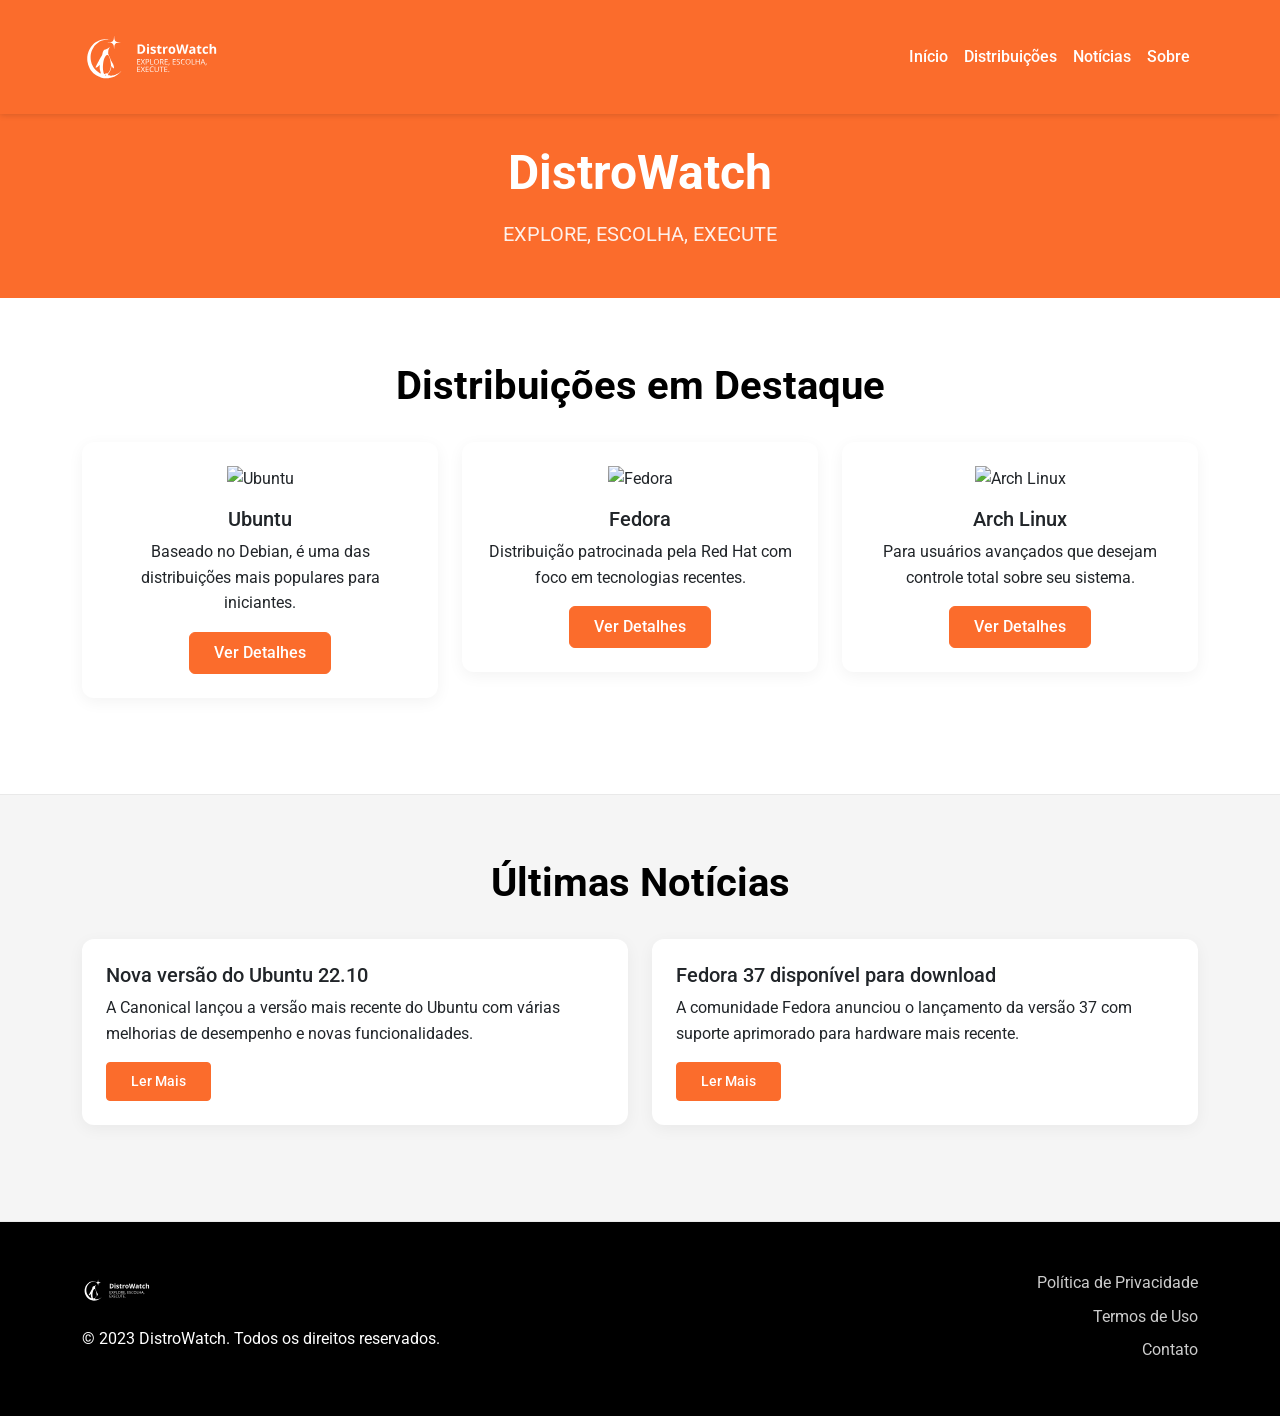
==== commit bab4d78e: "adicionando outras paginas." ====
--- a/index.html
+++ b/index.html
@@ -3,17 +3,16 @@
 <head>
     <meta charset="UTF-8">
     <meta name="viewport" content="width=device-width, initial-scale=1.0">
-    <title>Manual de Identidade Visual - DistroWatch</title>
+    <title>DistroWatch - Explore, Escolha, Execute</title>
     <link href="https://cdn.jsdelivr.net/npm/bootstrap@5.3.0/dist/css/bootstrap.min.css" rel="stylesheet">
-    <link href="https://fonts.googleapis.com/css2?family=Inter:wght@300;400;500;600;700&display=swap" rel="stylesheet">
+    <link href="https://fonts.googleapis.com/css2?family=Roboto:wght@300;400;500;700&display=swap" rel="stylesheet">
     <link rel="stylesheet" href="styles.css">
-    
 </head>
 <body>
-    <nav class="navbar navbar-expand-lg">
+    <nav class="navbar navbar-expand-lg navbar-dark">
         <div class="container">
-            <a class="navbar-brand" href="">
-                <img src="imgs/8.svg" alt="DistroWatch Logo">
+            <a class="navbar-brand" href="index.html">
+                <img src="imgs/10.svg" alt="DistroWatch Logo">
             </a>
             <button class="navbar-toggler" type="button" data-bs-toggle="collapse" data-bs-target="#navbarNav">
                 <span class="navbar-toggler-icon"></span>
@@ -21,16 +20,16 @@
             <div class="collapse navbar-collapse" id="navbarNav">
                 <ul class="navbar-nav ms-auto">
                     <li class="nav-item">
-                        <a class="nav-link" href="#brand">Marca</a>
+                        <a class="nav-link active" href="index.html">Início</a>
                     </li>
                     <li class="nav-item">
-                        <a class="nav-link" href="#colors">Cores</a>
+                        <a class="nav-link" href="resultados.html">Distribuições</a>
                     </li>
                     <li class="nav-item">
-                        <a class="nav-link" href="tipografia.html">Tipografia</a>
+                        <a class="nav-link" href="noticia.html">Notícias</a>
                     </li>
                     <li class="nav-item">
-                        <a class="nav-link" href="#usage">Aplicações</a>
+                        <a class="nav-link" href="sobre.html">Sobre</a>
                     </li>
                 </ul>
             </div>
@@ -44,67 +43,37 @@
         </div>
     </section>
 
-    <section id="brand" class="section">
+    <section class="section">
         <div class="container">
-            <h2 class="section-title">Marca DistroWatch</h2>
-            <p class="mb-4">A marca DistroWatch deve ser utilizada conforme as especificações abaixo, mantendo sempre a integridade visual.</p>
-            
+            <h2 class="section-title text-center">Distribuições em Destaque</h2>
             <div class="row">
-                <div class="col-md-6">
-                    <div class="card">
-                        <div class="card-header">Logo Vertical</div>
+                <div class="col-md-4">
+                    <div class="card distro-card text-center">
                         <div class="card-body">
-                            <div class="logo-preview">
-                                <div style="font-weight: bold; font-size: 24px; font-family: 'Arial Black', Arial, sans-serif;">DistroWatch</div>
-                                <div style="font-size: 12px; letter-spacing: 1px; font-family: Arial, sans-serif;">EXPLORE, ESCOLHA, EXECUTE</div>
-                            </div>
-                            <p><strong>Largura mínima:</strong> 0.5 polegada</p>
+                            <img src="https://via.placeholder.com/120" alt="Ubuntu" class="img-fluid">
+                            <h5 class="card-title">Ubuntu</h5>
+                            <p class="card-text">Baseado no Debian, é uma das distribuições mais populares para iniciantes.</p>
+                            <a href="#" class="btn btn-primary">Ver Detalhes</a>
                         </div>
                     </div>
                 </div>
-                <div class="col-md-6">
-                    <div class="card">
-                        <div class="card-header">Logo Horizontal</div>
+                <div class="col-md-4">
+                    <div class="card distro-card text-center">
                         <div class="card-body">
-                            <div class="logo-preview">
-                                <div style="font-weight: bold; font-size: 24px; font-family: 'Arial Black', Arial, sans-serif; display: inline-block;">DistroWatch</div>
-                                <div style="font-size: 12px; letter-spacing: 1px; font-family: Arial, sans-serif; display: inline-block; margin-left: 10px;">EXPLORE, ESCOLHA, EXECUTE</div>
-                            </div>
-                            <p><strong>Altura mínima:</strong> 0.5 polegada</p>
+                            <img src="https://via.placeholder.com/120" alt="Fedora" class="img-fluid">
+                            <h5 class="card-title">Fedora</h5>
+                            <p class="card-text">Distribuição patrocinada pela Red Hat com foco em tecnologias recentes.</p>
+                            <a href="#" class="btn btn-primary">Ver Detalhes</a>
                         </div>
                     </div>
                 </div>
-            </div>
-            
-            <div class="mt-4">
-                <div class="logo-grid">
-                    <div class="card">
-                        <div class="card-header">Versão Clara</div>
+                <div class="col-md-4">
+                    <div class="card distro-card text-center">
                         <div class="card-body">
-                            <div class="logo-preview">
-                                <div style="font-weight: bold; font-size: 24px; font-family: 'Arial Black', Arial, sans-serif; color: var(--black);">DistroWatch</div>
-                                <div style="font-size: 12px; letter-spacing: 1px; font-family: Arial, sans-serif; color: var(--black);">EXPLORE, ESCOLHA, EXECUTE</div>
-                            </div>
-                        </div>
-                    </div>
-                    
-                    <div class="card">
-                        <div class="card-header">Versão Escura</div>
-                        <div class="card-body">
-                            <div class="logo-dark-bg">
-                                <div style="font-weight: bold; font-size: 24px; font-family: 'Arial Black', Arial, sans-serif; color: var(--white);">DistroWatch</div>
-                                <div style="font-size: 12px; letter-spacing: 1px; font-family: Arial, sans-serif; color: var(--white);">EXPLORE, ESCOLHA, EXECUTE</div>
-                            </div>
-                        </div>
-                    </div>
-                    
-                    <div class="card">
-                        <div class="card-header">Versão Colorida</div>
-                        <div class="card-body">
-                            <div class="logo-preview" style="background-color: var(--primary);">
-                                <div style="font-weight: bold; font-size: 24px; font-family: 'Arial Black', Arial, sans-serif; color: var(--white);">DistroWatch</div>
-                                <div style="font-size: 12px; letter-spacing: 1px; font-family: Arial, sans-serif; color: var(--white);">EXPLORE, ESCOLHA, EXECUTE</div>
-                            </div>
+                            <img src="https://via.placeholder.com/120" alt="Arch Linux" class="img-fluid">
+                            <h5 class="card-title">Arch Linux</h5>
+                            <p class="card-text">Para usuários avançados que desejam controle total sobre seu sistema.</p>
+                            <a href="#" class="btn btn-primary">Ver Detalhes</a>
                         </div>
                     </div>
                 </div>
@@ -112,75 +81,25 @@
         </div>
     </section>
 
-    <section id="colors" class="section">
+    <section class="section bg-light-gray">
         <div class="container">
-            <h2 class="section-title">Paleta de Cores</h2>
-            <p class="mb-4">A paleta de cores da marca é composta por três cores principais que devem ser utilizadas em todas as aplicações:</p>
-            
+            <h2 class="section-title text-center">Últimas Notícias</h2>
             <div class="row">
-                <div class="col-md-4">
-                    <div class="color-swatch" style="background-color: var(--primary);">
-                        #fb6c2c
-                    </div>
-                    <h4>Laranja Primário</h4>
-                    <p>Cor primária da marca, usada para elementos de destaque e interação.</p>
-                </div>
-                <div class="col-md-4">
-                    <div class="color-swatch" style="background-color: var(--black);">
-                        #000000
-                    </div>
-                    <h4>Preto</h4>
-                    <p>Para textos e elementos secundários.</p>
-                </div>
-                <div class="col-md-4">
-                    <div class="color-swatch" style="background-color: var(--white); border: 1px solid var(--gray-300); color: var(--black);">
-                        #ffffff
-                    </div>
-                    <h4>Branco</h4>
-                    <p>Para fundos e contraste.</p>
-                </div>
-            </div>
-        </div>
-    </section>
-
-
-    <section id="usage" class="section">
-        <div class="container">
-            <h2 class="section-title">Aplicações da Marca</h2>
-            <p class="mb-4">Exemplos de como a marca pode ser aplicada em diferentes contextos:</p>
-            
-            <div class="logo-g                    <div class="card-header">Fundo Claro</div>
-                    <div class="card-body">
-                        <div class="logo-preview">
-                            <div style="font-weight: bold; font-family: 'Arial Black', Arial, sans-serif;">DistroWatch</div>
-                            <div style="font-size: 0.8rem; letter-spacing: 1px; font-family: Arial, sans-serif;">EXPLORE, ESCOLHA, EXECUTE</div>
+                <div class="col-md-6">
+                    <div class="card">
+                        <div class="card-body">
+                            <h5 class="card-title">Nova versão do Ubuntu 22.10</h5>
+                            <p class="card-text">A Canonical lançou a versão mais recente do Ubuntu com várias melhorias de desempenho e novas funcionalidades.</p>
+                            <a href="noticia.html" class="btn btn-sm btn-primary">Ler Mais</a>
                         </div>
                     </div>
                 </div>
-                <div class="card">
-                    <div class="card-header">Fundo Colorido</div>
-                    <div class="card-body">
-                        <div class="logo-preview" style="background-color: var(--primary);">
-                            <div style="font-weight: bold; font-family: 'Arial Black', Arial, sans-serif; color: white;">DistroWatch</div>
-                            <div style="font-size: 0.8rem; letter-spacing: 1px; font-family: Arial, sans-serif; color: white;">EXPLORE, ESCOLHA, EXECUTE</div>
-                        </div>
-                    </div>
-                </div>
-                <div class="card">
-                    <div class="card-header">Fundo Escuro</div>
-                    <div class="card-body">
-                        <div class="logo-dark-bg">
-                            <div style="font-weight: bold; font-family: 'Arial Black', Arial, sans-serif; color: white;">DistroWatch</div>
-                            <div style="font-size: 0.8rem; letter-spacing: 1px; font-family: Arial, sans-serif; color: white;">EXPLORE, ESCOLHA, EXECUTE</div>
-                        </div>
-                    </div>
-                </div>
-                <div class="card">
-                    <div class="card-header">Fundo Branco</div>
-                    <div class="card-body">
-                        <div class="logo-preview" style="background-color: var(--white); border: 1px solid var(--gray-300);">
-                            <div style="font-weight: bold; font-family: 'Arial Black', Arial, sans-serif; color: black;">DistroWatch</div>
-                            <div style="font-size: 0.8rem; letter-spacing: 1px; font-family: Arial, sans-serif; color: black;">EXPLORE, ESCOLHA, EXECUTE</div>
+                <div class="col-md-6">
+                    <div class="card">
+                        <div class="card-body">
+                            <h5 class="card-title">Fedora 37 disponível para download</h5>
+                            <p class="card-text">A comunidade Fedora anunciou o lançamento da versão 37 com suporte aprimorado para hardware mais recente.</p>
+                            <a href="noticia.html" class="btn btn-sm btn-primary">Ler Mais</a>
                         </div>
                     </div>
                 </div>
@@ -192,7 +111,7 @@
         <div class="container">
             <div class="row">
                 <div class="col-md-6">
-                    <img src="imgs/1deb2148-d6fe-4724-b077-adb90b675736.png" alt="DistroWatch Logo" height="40" class="mb-3">
+                    <img src="imgs/10.svg" alt="DistroWatch Logo" height="40" class="mb-3">
                     <p>© 2023 DistroWatch. Todos os direitos reservados.</p>
                 </div>
                 <div class="col-md-6 text-md-end">
@@ -206,4 +125,4 @@
 
     <script src="https://cdn.jsdelivr.net/npm/bootstrap@5.3.0/dist/js/bootstrap.bundle.min.js"></script>
 </body>
-</html>
+</html>
--- a/styles.css
+++ b/styles.css
@@ -1,170 +1,256 @@
-
-            :root {
-                --primary: #fb6c2c;
-                --black: #000000;
-                --white: #ffffff;
-                --gray-100: #f5f5f5;
-                --gray-200: #e9e9e9;
-                --gray-300: #dddddd;
-                --gray-800: #424242;
-            }
-            
-            body {
-                font-family: 'Inter', -apple-system, BlinkMacSystemFont, 'Segoe UI', Roboto, sans-serif;
-                color: var(--black);
-                line-height: 1.6;
-                background-color: var(--white);
-            }
-            
-            .navbar {
-                background-color: var(--white);
-                box-shadow: 0 1px 4px rgba(0,0,0,0.1);
-                padding: 1rem 0;
-            }
-            
-            .navbar-brand img {
-                height: 70px;
-            }
-            
-            .hero {
-                background-color: var(--primary);
-                color: var(--white);
-                padding: 4rem 0 3rem;
-            }
-            
-            .hero h1 {
-                font-weight: 700;
-                font-size: 3rem;
-                margin-bottom: 1rem;
-            }
-            
-            .hero p {
-                font-size: 1.25rem;
-                opacity: 0.9;
-                margin-bottom: 0;
-            }
-            
-            .section {
-                padding: 4rem 0;
-                border-bottom: 1px solid var(--gray-200);
-            }
-            
-            .section-title {
-                font-weight: 600;
-                font-size: 2rem;
-                margin-bottom: 2rem;
-                color: var(--black);
-            }
-            
-            .card {
-                border: none;
-                border-radius: 8px;
-                box-shadow: 0 2px 8px rgba(0,0,0,0.08);
-                margin-bottom: 2rem;
-                overflow: hidden;
-            }
-            
-            .card-header {
-                background-color: var(--white);
-                border-bottom: 1px solid var(--gray-200);
-                padding: 1.5rem;
-                font-weight: 600;
-            }
-            
-            .card-body {
-                padding: 1.5rem;
-            }
-            
-            .color-swatch {
-                width: 100%;
-                height: 120px;
-                border-radius: 8px;
-                margin-bottom: 1rem;
-                display: flex;
-                align-items: flex-end;
-                padding: 1rem;
-                color: var(--white);
-                font-weight: 500;
-            }
-            
-            .typography-sample {
-                margin-bottom: 2rem;
-            }
-            
-            .typography-sample h1,
-            .typography-sample h2,
-            .typography-sample h3,
-            .typography-sample h4,
-            .typography-sample h5,
-            .typography-sample h6 {
-                margin-bottom: 0.5rem;
-            }
-            
-            .typography-sample p {
-                margin-bottom: 1.5rem;
-            }
-            
-            .logo-preview {
-                background-color: var(--gray-100);
-                padding: 2rem;
-                border-radius: 8px;
-                text-align: center;
-                margin-bottom: 1.5rem;
-            }
-            
-            .logo-dark-bg {
-                background-color: var(--black);
-                padding: 2rem;
-                border-radius: 8px;
-                text-align: center;
-                margin-bottom: 1.5rem;
-            }
-            
-            .footer {
-                background-color: var(--black);
-                color: var(--white);
-                padding: 3rem 0;
-            }
-            
-            .footer a {
-                color: var(--white);
-                opacity: 0.8;
-                text-decoration: none;
-            }
-            
-            .footer a:hover {
-                opacity: 1;
-                text-decoration: underline;
-            }
-            
-            .logo-grid {
-                display: grid;
-                grid-template-columns: repeat(auto-fill, minmax(300px, 1fr));
-                gap: 2rem;
-            }
-            
-            .code-sample {
-                background-color: var(--black);
-                color: var(--white);
-                padding: 1.5rem;
-                border-radius: 8px;
-                font-family: 'Courier New', monospace;
-                font-size: 0.9rem;
-                overflow-x: auto;
-            }
-            
-            .btn-primary {
-                background-color: var(--primary);
-                border-color: var(--primary);
-                padding: 0.5rem 1.5rem;
-                font-weight: 500;
-            }
-            
-            .btn-primary:hover {
-                background-color: #e05d24;
-                border-color: #e05d24;
-            }
-            
-            .text-primary {
-                color: var(--primary) !important;
-            }+:root {
+    --primary: #fb6c2c;
+    --black: #000000;
+    --white: #ffffff;
+    --gray-100: #f5f5f5;
+    --gray-200: #e9e9e9;
+    --gray-300: #dddddd;
+    --gray-800: #424242;
+}
+
+body {
+    font-family: 'Roboto', -apple-system, BlinkMacSystemFont, 'Segoe UI', sans-serif;
+    color: var(--black);
+    line-height: 1.6;
+    background-color: var(--white);
+    padding-top: 100px;
+}
+
+.navbar {
+    background-color: var(--primary);
+    box-shadow: 0 1px 6px rgba(0, 0, 0, 0.15);
+    padding: 0.75rem 0;
+    position: fixed;
+    top: 0;
+    width: 100%;
+    z-index: 1000;
+}
+
+.navbar-brand img {
+    height: 80px;
+    width: auto;
+}
+
+.navbar .nav-link {
+    color: var(--white) !important;
+    font-weight: 500;
+    padding: 0.5rem 1rem;
+}
+
+.navbar .nav-link:hover {
+    color: #ffd7c3 !important;
+}
+
+.hero {
+    background-color: var(--primary);
+    color: var(--white);
+    padding: 4rem 0 3rem;
+    margin-top: -20px;
+}
+
+.hero h1 {
+    font-weight: 700;
+    font-size: 3rem;
+    margin-bottom: 1rem;
+}
+
+.hero p {
+    font-size: 1.25rem;
+    opacity: 0.9;
+    margin-bottom: 0;
+}
+
+.section {
+    padding: 4rem 0;
+    border-bottom: 1px solid var(--gray-200);
+}
+
+.section-title {
+    font-size: 2.5rem;
+    font-weight: 700;
+    margin-bottom: 2rem;
+}
+
+.lead-text {
+    font-size: 1.25rem;
+    color: var(--gray-800);
+    margin-bottom: 2rem;
+}
+
+.card {
+    border: none;
+    border-radius: 12px;
+    box-shadow: 0 4px 16px rgba(0, 0, 0, 0.05);
+    margin-bottom: 2rem;
+    transition: transform 0.3s ease;
+}
+
+.card:hover {
+    transform: translateY(-5px);
+}
+
+.card-header {
+    background-color: var(--white);
+    border-bottom: 1px solid var(--gray-200);
+    font-size: 1.25rem;
+    font-weight: 600;
+    padding: 1.25rem 1.5rem;
+}
+
+.card-body {
+    padding: 1.5rem;
+}
+
+.color-swatch {
+    width: 100%;
+    height: 120px;
+    border-radius: 8px;
+    margin-bottom: 1rem;
+    display: flex;
+    align-items: flex-end;
+    padding: 1rem;
+    color: var(--white);
+    font-weight: 500;
+}
+
+.typography-sample {
+    margin-bottom: 2rem;
+}
+
+.typography-sample h1,
+.typography-sample h2,
+.typography-sample h3,
+.typography-sample h4,
+.typography-sample h5,
+.typography-sample h6 {
+    margin-bottom: 0.5rem;
+}
+
+.typography-sample p {
+    margin-bottom: 1.5rem;
+}
+
+.logo-preview {
+    background-color: var(--gray-100);
+    padding: 2rem;
+    border-radius: 8px;
+    text-align: center;
+    margin-bottom: 1.5rem;
+}
+
+.logo-dark-bg {
+    background-color: var(--black);
+    padding: 2rem;
+    border-radius: 8px;
+    text-align: center;
+    margin-bottom: 1.5rem;
+}
+
+.footer {
+    background-color: var(--black);
+    color: var(--white);
+    padding: 3rem 0;
+}
+
+.footer a {
+    color: var(--white);
+    opacity: 0.8;
+    text-decoration: none;
+}
+
+.footer a:hover {
+    opacity: 1;
+    text-decoration: underline;
+}
+
+.logo-grid {
+    display: grid;
+    grid-template-columns: repeat(auto-fill, minmax(300px, 1fr));
+    gap: 2rem;
+}
+
+.code-sample {
+    background-color: var(--black);
+    color: var(--white);
+    padding: 1.5rem;
+    border-radius: 8px;
+    font-family: 'Courier New', monospace;
+    font-size: 0.9rem;
+    overflow-x: auto;
+}
+
+.btn-primary {
+    background-color: var(--primary);
+    border-color: var(--primary);
+    padding: 0.5rem 1.5rem;
+    font-weight: 500;
+}
+
+.btn-primary:hover {
+    background-color: #e05d24;
+    border-color: #e05d24;
+}
+
+.text-primary {
+    color: var(--primary) !important;
+}
+
+.bg-light-gray {
+    background-color: var(--gray-100);
+}
+
+/* Novos estilos para as páginas */
+.distro-card img {
+    height: 120px;
+    object-fit: contain;
+    margin-bottom: 1rem;
+}
+
+.news-item {
+    border-bottom: 1px solid var(--gray-200);
+    padding: 1.5rem 0;
+}
+
+.news-item:last-child {
+    border-bottom: none;
+}
+
+.distro-table th {
+    background-color: var(--gray-100);
+    font-weight: 600;
+}
+
+.feature-icon {
+    width: 60px;
+    height: 60px;
+    background-color: var(--primary);
+    border-radius: 50%;
+    display: flex;
+    align-items: center;
+    justify-content: center;
+    margin: 0 auto 1rem;
+    color: white;
+    font-size: 1.5rem;
+}
+
+.search-hero {
+    background-color: var(--gray-100);
+    padding: 3rem 0;
+}
+
+.news-content {
+    line-height: 1.8;
+}
+
+.news-meta {
+    color: var(--gray-800);
+    font-size: 0.9rem;
+    margin-bottom: 1rem;
+}
+
+.about-section {
+    background-color: var(--gray-100);
+    padding: 3rem 0;
+    border-radius: 12px;
+    margin-bottom: 2rem;
+}
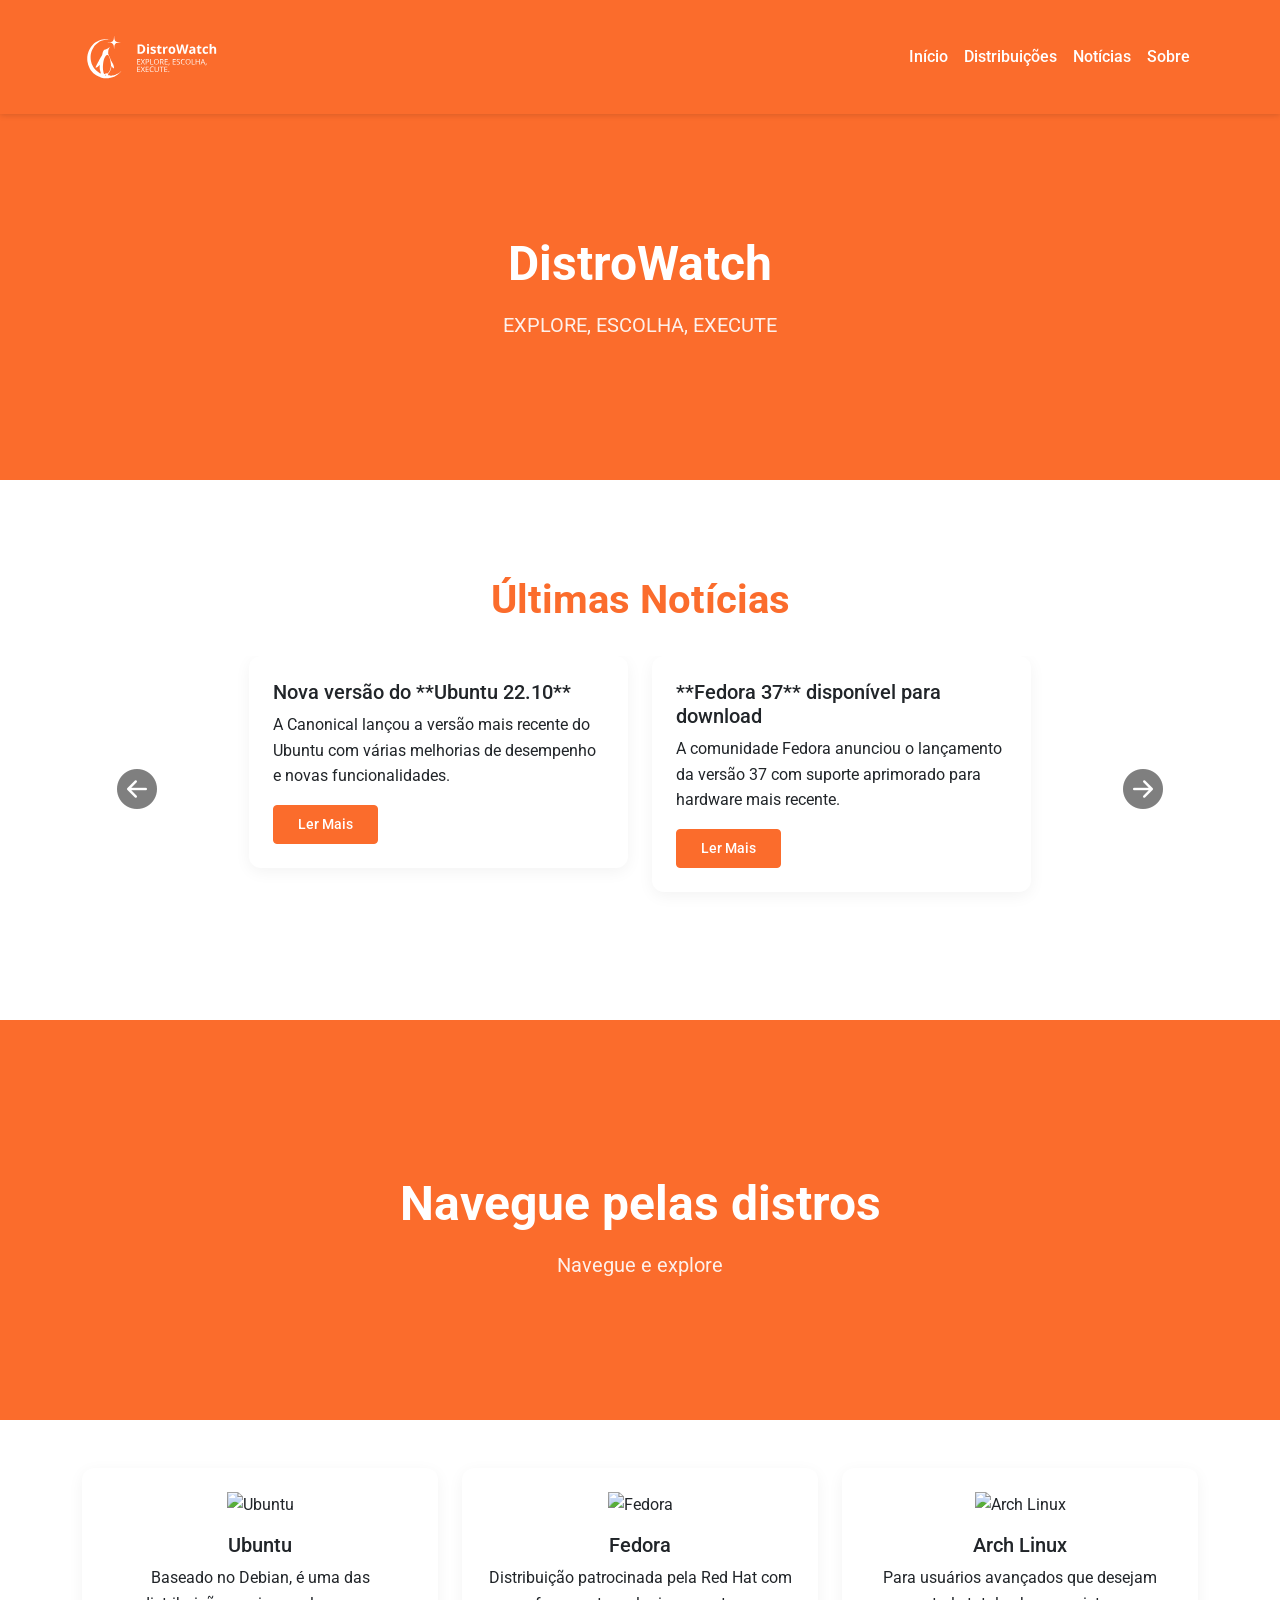
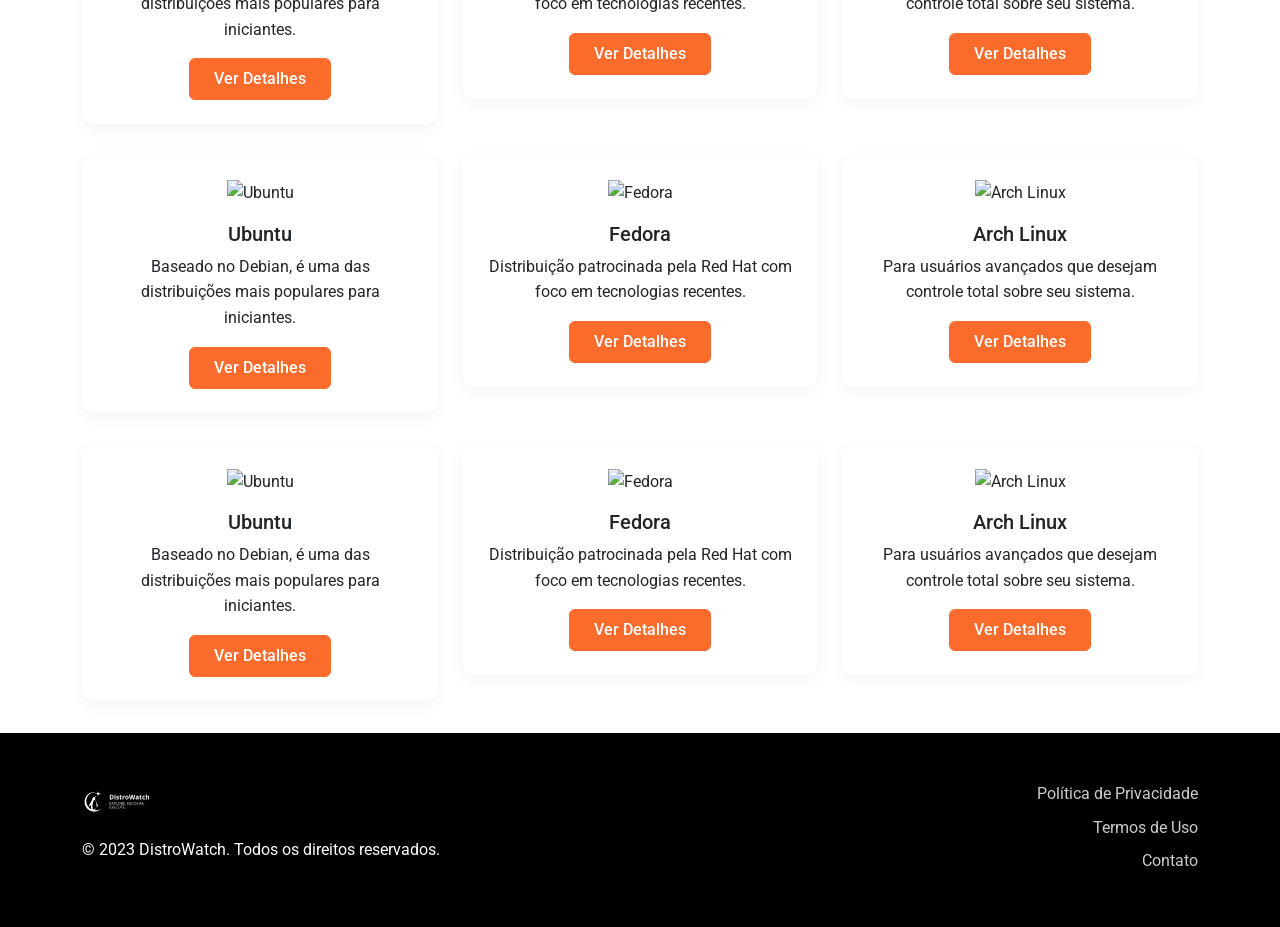
==== commit bf875875: "Ajustando página inicial" ====
--- a/index.html
+++ b/index.html
@@ -1,13 +1,16 @@
 <!DOCTYPE html>
 <html lang="pt-br">
+
 <head>
     <meta charset="UTF-8">
     <meta name="viewport" content="width=device-width, initial-scale=1.0">
     <title>DistroWatch - Explore, Escolha, Execute</title>
     <link href="https://cdn.jsdelivr.net/npm/bootstrap@5.3.0/dist/css/bootstrap.min.css" rel="stylesheet">
     <link href="https://fonts.googleapis.com/css2?family=Roboto:wght@300;400;500;700&display=swap" rel="stylesheet">
+    <link rel="stylesheet" href="https://cdn.jsdelivr.net/npm/bootstrap-icons@1.11.3/font/bootstrap-icons.min.css">
     <link rel="stylesheet" href="styles.css">
 </head>
+
 <body>
     <nav class="navbar navbar-expand-lg navbar-dark">
         <div class="container">
@@ -36,23 +39,105 @@
         </div>
     </nav>
 
-    <section class="hero">
-        <div class="container text-center">
+    <section class="hero d-flex">
+        <div class="m-auto text-center">
             <h1>DistroWatch</h1>
             <p>EXPLORE, ESCOLHA, EXECUTE</p>
         </div>
     </section>
 
-    <section class="section">
-        <div class="container">
-            <h2 class="section-title text-center">Distribuições em Destaque</h2>
+    <section class="section p-5 my-5">
+        <h2 class="section-title laranja text-center">Últimas Notícias</h2>
+        <div id="noticiasCarousel" class="carousel slide" data-bs-ride="carousel">
+
+            <div class="carousel-inner">
+
+                <div class="carousel-item active">
+                    <div class="row justify-content-center">
+                        <div class="col-md-4">
+                            <div class="card">
+                                <div class="card-body">
+                                    <h5 class="card-title">Nova versão do **Ubuntu 22.10**</h5>
+                                    <p class="card-text">A Canonical lançou a versão mais recente do Ubuntu com
+                                        várias
+                                        melhorias de desempenho e novas funcionalidades.</p>
+                                    <a href="noticia.html" class="btn btn-sm btn-primary">Ler Mais</a>
+                                </div>
+                            </div>
+                        </div>
+                        <div class="col-md-4">
+                            <div class="card">
+                                <div class="card-body">
+                                    <h5 class="card-title">**Fedora 37** disponível para download</h5>
+                                    <p class="card-text">A comunidade Fedora anunciou o lançamento da versão 37 com
+                                        suporte
+                                        aprimorado para hardware mais recente.</p>
+                                    <a href="noticia.html" class="btn btn-sm btn-primary">Ler Mais</a>
+                                </div>
+                            </div>
+                        </div>
+                    </div>
+                </div>
+
+                <div class="carousel-item">
+                    <div class="row justify-content-center">
+                        <div class="col-md-4">
+                            <div class="card">
+                                <div class="card-body">
+                                    <h5 class="card-title">Nova versão do **Ubuntu 22.10**</h5>
+                                    <p class="card-text">A Canonical lançou a versão mais recente do Ubuntu com
+                                        várias
+                                        melhorias de desempenho e novas funcionalidades.</p>
+                                    <a href="noticia.html" class="btn btn-sm btn-primary">Ler Mais</a>
+                                </div>
+                            </div>
+                        </div>
+                        <div class="col-md-4">
+                            <div class="card">
+                                <div class="card-body">
+                                    <h5 class="card-title">**Fedora 37** disponível para download</h5>
+                                    <p class="card-text">A comunidade Fedora anunciou o lançamento da versão 37 com
+                                        suporte
+                                        aprimorado para hardware mais recente.</p>
+                                    <a href="noticia.html" class="btn btn-sm btn-primary">Ler Mais</a>
+                                </div>
+                            </div>
+                        </div>
+                    </div>
+                </div>
+            </div>
+
+            <button class="carousel-control-prev" type="button" data-bs-target="#noticiasCarousel"
+                data-bs-slide="prev">
+                <i class="bi bi-2 bi-arrow-left-circle-fill" aria-hidden="true"></i>
+                <span class="visually-hidden">Anterior</span>
+            </button>
+            <button class="carousel-control-next" type="button" data-bs-target="#noticiasCarousel"
+                data-bs-slide="next">
+                <i class="bi bi-2 bi-arrow-right-circle-fill" aria-hidden="true"></i>
+                <span class="visually-hidden">Próximo</span>
+            </button>
+        </div>
+    </section>
+    
+    <section class="hero d-flex my-5">
+        <div class="m-auto text-center">
+            <h1>Navegue pelas distros</h1>
+            <p>Navegue e explore</p>
+        </div>
+    </section>
+
+    <main class="container">
+
+        <section class="section">
             <div class="row">
                 <div class="col-md-4">
                     <div class="card distro-card text-center">
                         <div class="card-body">
                             <img src="https://via.placeholder.com/120" alt="Ubuntu" class="img-fluid">
                             <h5 class="card-title">Ubuntu</h5>
-                            <p class="card-text">Baseado no Debian, é uma das distribuições mais populares para iniciantes.</p>
+                            <p class="card-text">Baseado no Debian, é uma das distribuições mais populares para
+                                iniciantes.</p>
                             <a href="#" class="btn btn-primary">Ver Detalhes</a>
                         </div>
                     </div>
@@ -62,7 +147,8 @@
                         <div class="card-body">
                             <img src="https://via.placeholder.com/120" alt="Fedora" class="img-fluid">
                             <h5 class="card-title">Fedora</h5>
-                            <p class="card-text">Distribuição patrocinada pela Red Hat com foco em tecnologias recentes.</p>
+                            <p class="card-text">Distribuição patrocinada pela Red Hat com foco em tecnologias recentes.
+                            </p>
                             <a href="#" class="btn btn-primary">Ver Detalhes</a>
                         </div>
                     </div>
@@ -72,40 +158,82 @@
                         <div class="card-body">
                             <img src="https://via.placeholder.com/120" alt="Arch Linux" class="img-fluid">
                             <h5 class="card-title">Arch Linux</h5>
-                            <p class="card-text">Para usuários avançados que desejam controle total sobre seu sistema.</p>
-                            <a href="#" class="btn btn-primary">Ver Detalhes</a>
-                        </div>
-                    </div>
-                </div>
-            </div>
-        </div>
-    </section>
-
-    <section class="section bg-light-gray">
-        <div class="container">
-            <h2 class="section-title text-center">Últimas Notícias</h2>
-            <div class="row">
-                <div class="col-md-6">
-                    <div class="card">
-                        <div class="card-body">
-                            <h5 class="card-title">Nova versão do Ubuntu 22.10</h5>
-                            <p class="card-text">A Canonical lançou a versão mais recente do Ubuntu com várias melhorias de desempenho e novas funcionalidades.</p>
-                            <a href="noticia.html" class="btn btn-sm btn-primary">Ler Mais</a>
-                        </div>
-                    </div>
-                </div>
-                <div class="col-md-6">
-                    <div class="card">
-                        <div class="card-body">
-                            <h5 class="card-title">Fedora 37 disponível para download</h5>
-                            <p class="card-text">A comunidade Fedora anunciou o lançamento da versão 37 com suporte aprimorado para hardware mais recente.</p>
-                            <a href="noticia.html" class="btn btn-sm btn-primary">Ler Mais</a>
-                        </div>
-                    </div>
-                </div>
-            </div>
-        </div>
-    </section>
+                            <p class="card-text">Para usuários avançados que desejam controle total sobre seu sistema.
+                            </p>
+                            <a href="#" class="btn btn-primary">Ver Detalhes</a>
+                        </div>
+                    </div>
+                </div>
+                <div class="col-md-4">
+                    <div class="card distro-card text-center">
+                        <div class="card-body">
+                            <img src="https://via.placeholder.com/120" alt="Ubuntu" class="img-fluid">
+                            <h5 class="card-title">Ubuntu</h5>
+                            <p class="card-text">Baseado no Debian, é uma das distribuições mais populares para
+                                iniciantes.</p>
+                            <a href="#" class="btn btn-primary">Ver Detalhes</a>
+                        </div>
+                    </div>
+                </div>
+                <div class="col-md-4">
+                    <div class="card distro-card text-center">
+                        <div class="card-body">
+                            <img src="https://via.placeholder.com/120" alt="Fedora" class="img-fluid">
+                            <h5 class="card-title">Fedora</h5>
+                            <p class="card-text">Distribuição patrocinada pela Red Hat com foco em tecnologias recentes.
+                            </p>
+                            <a href="#" class="btn btn-primary">Ver Detalhes</a>
+                        </div>
+                    </div>
+                </div>
+                <div class="col-md-4">
+                    <div class="card distro-card text-center">
+                        <div class="card-body">
+                            <img src="https://via.placeholder.com/120" alt="Arch Linux" class="img-fluid">
+                            <h5 class="card-title">Arch Linux</h5>
+                            <p class="card-text">Para usuários avançados que desejam controle total sobre seu sistema.
+                            </p>
+                            <a href="#" class="btn btn-primary">Ver Detalhes</a>
+                        </div>
+                    </div>
+                </div>
+                <div class="col-md-4">
+                    <div class="card distro-card text-center">
+                        <div class="card-body">
+                            <img src="https://via.placeholder.com/120" alt="Ubuntu" class="img-fluid">
+                            <h5 class="card-title">Ubuntu</h5>
+                            <p class="card-text">Baseado no Debian, é uma das distribuições mais populares para
+                                iniciantes.</p>
+                            <a href="#" class="btn btn-primary">Ver Detalhes</a>
+                        </div>
+                    </div>
+                </div>
+                <div class="col-md-4">
+                    <div class="card distro-card text-center">
+                        <div class="card-body">
+                            <img src="https://via.placeholder.com/120" alt="Fedora" class="img-fluid">
+                            <h5 class="card-title">Fedora</h5>
+                            <p class="card-text">Distribuição patrocinada pela Red Hat com foco em tecnologias recentes.
+                            </p>
+                            <a href="#" class="btn btn-primary">Ver Detalhes</a>
+                        </div>
+                    </div>
+                </div>
+                <div class="col-md-4">
+                    <div class="card distro-card text-center">
+                        <div class="card-body">
+                            <img src="https://via.placeholder.com/120" alt="Arch Linux" class="img-fluid">
+                            <h5 class="card-title">Arch Linux</h5>
+                            <p class="card-text">Para usuários avançados que desejam controle total sobre seu sistema.
+                            </p>
+                            <a href="#" class="btn btn-primary">Ver Detalhes</a>
+                        </div>
+                    </div>
+                </div>
+            </div>
+        </section>
+
+    </main>
 
     <footer class="footer">
         <div class="container">
@@ -125,4 +253,5 @@
 
     <script src="https://cdn.jsdelivr.net/npm/bootstrap@5.3.0/dist/js/bootstrap.bundle.min.js"></script>
 </body>
+
 </html>
--- a/styles.css
+++ b/styles.css
@@ -16,6 +16,14 @@
     padding-top: 100px;
 }
 
+.laranja {
+    color: var(--primary);
+}
+
+.fundo-laranja {
+    background-color: var(--primary);
+}
+
 .navbar {
     background-color: var(--primary);
     box-shadow: 0 1px 6px rgba(0, 0, 0, 0.15);
@@ -58,11 +66,6 @@
     font-size: 1.25rem;
     opacity: 0.9;
     margin-bottom: 0;
-}
-
-.section {
-    padding: 4rem 0;
-    border-bottom: 1px solid var(--gray-200);
 }
 
 .section-title {
@@ -253,4 +256,15 @@
     padding: 3rem 0;
     border-radius: 12px;
     margin-bottom: 2rem;
-}+}
+
+.hero {
+    height: 400px;
+}
+
+.bi-2 {
+    font-size: 2.5em;
+    color: black;
+}
+
+borde
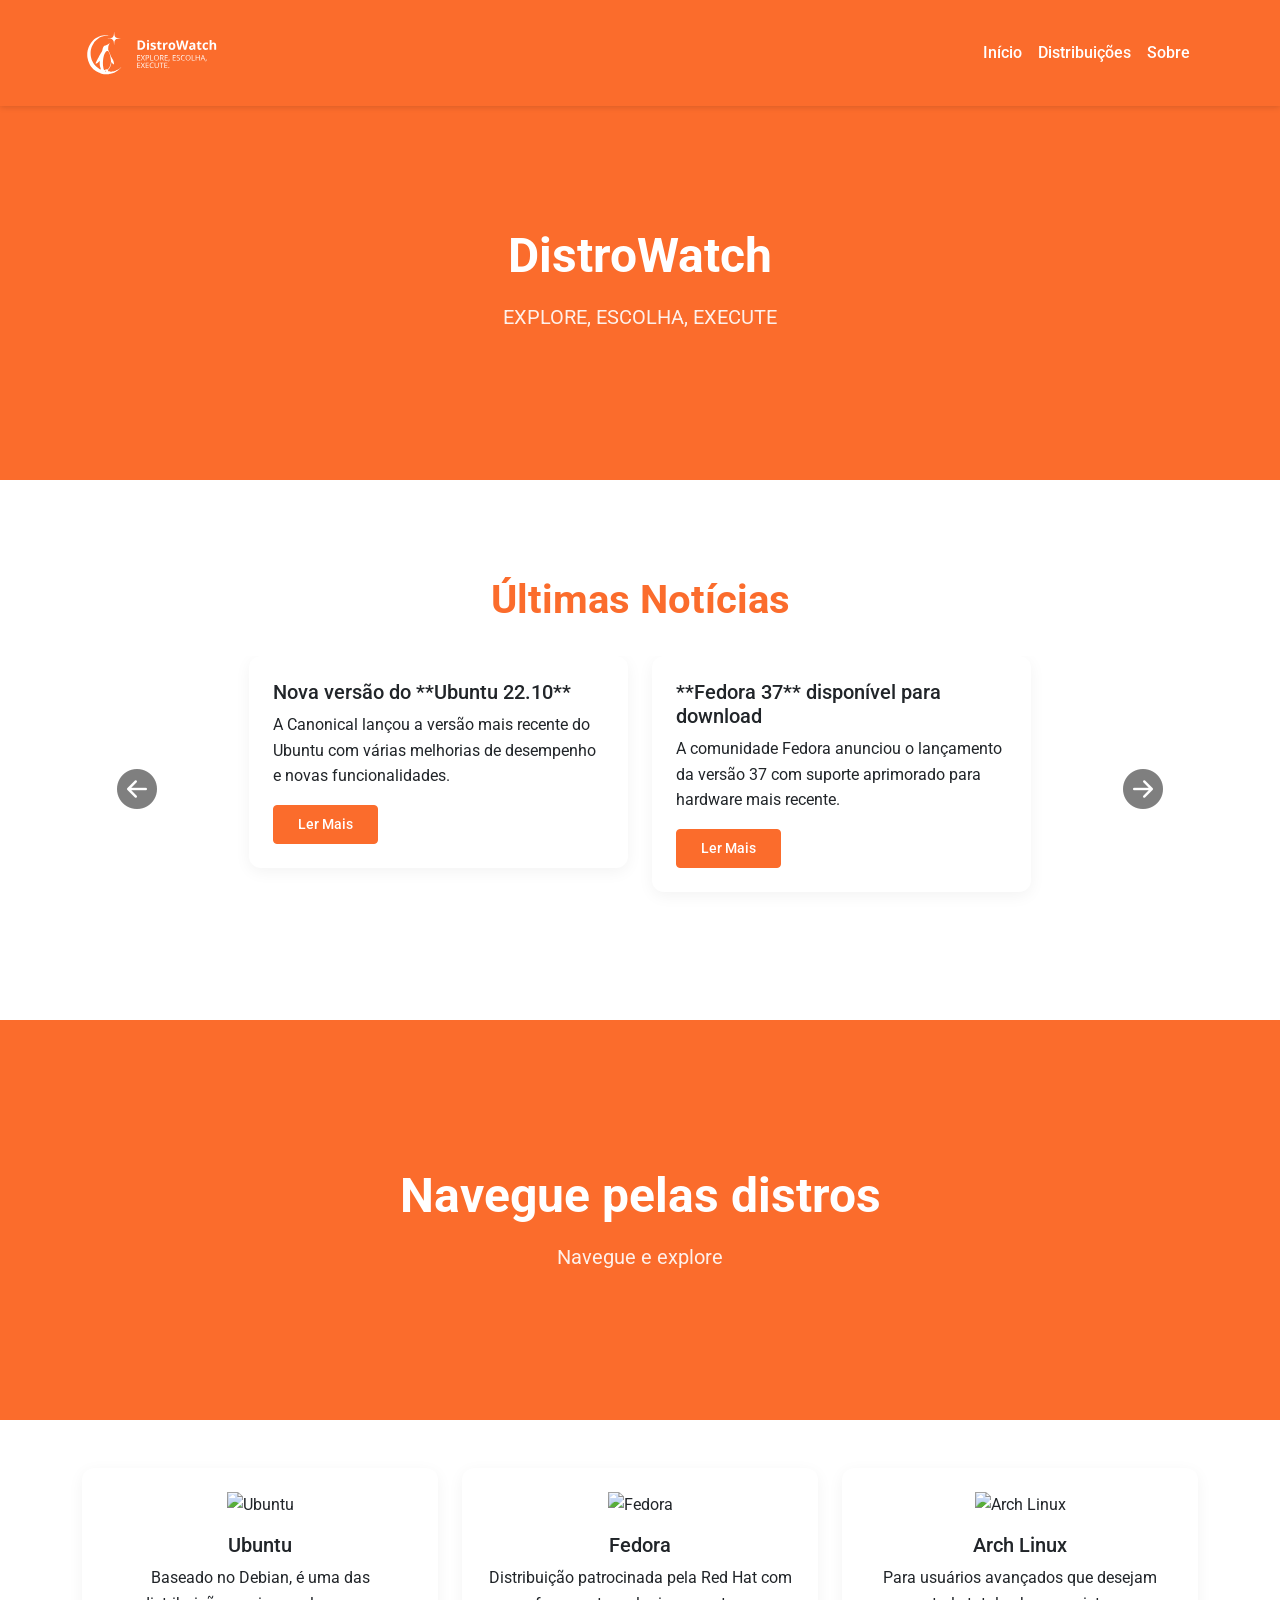
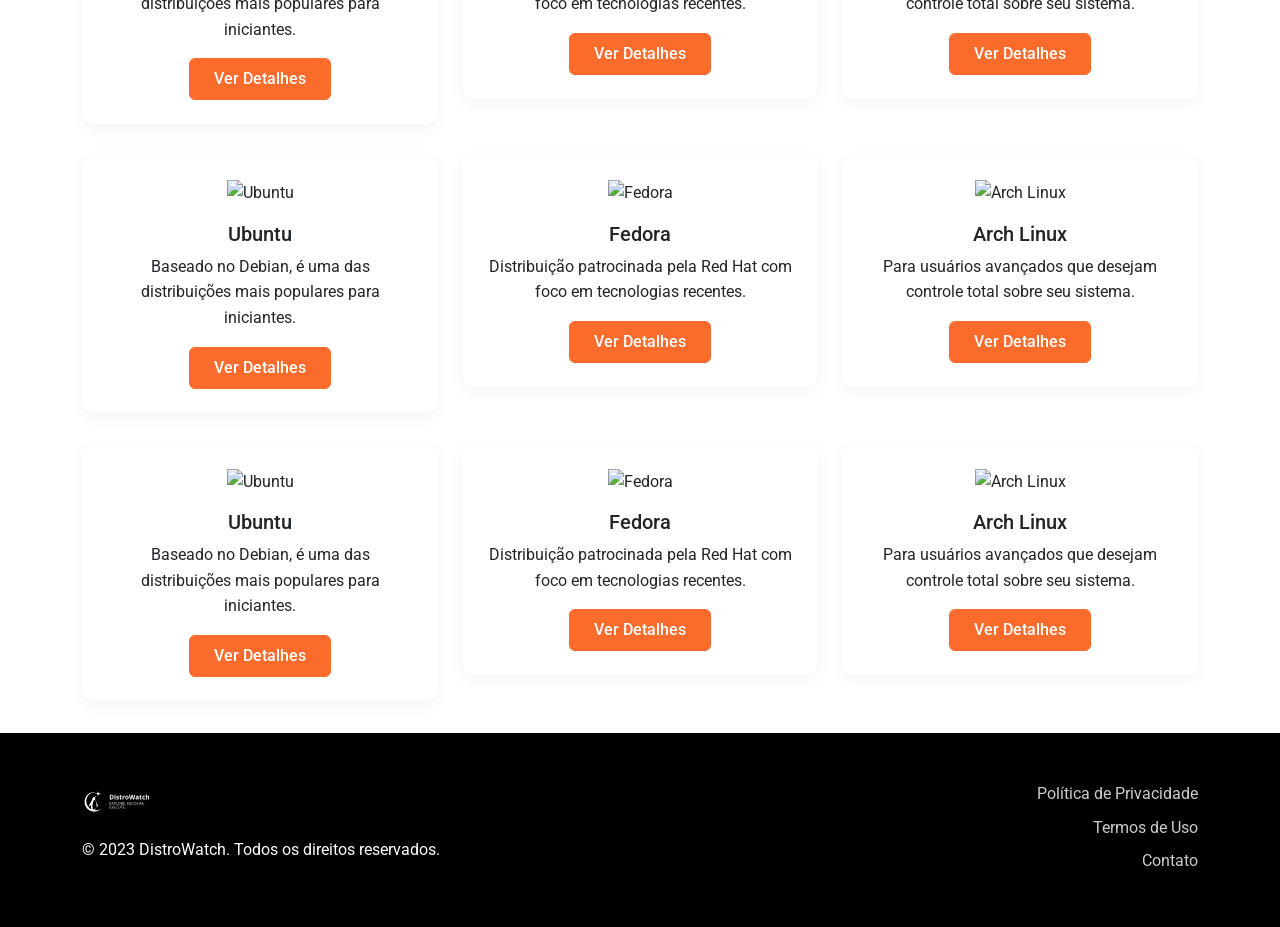
==== commit 30d549eb: "Ajustando página de pesquisa e navbar geral" ====
--- a/index.html
+++ b/index.html
@@ -29,9 +29,6 @@
                         <a class="nav-link" href="resultados.html">Distribuições</a>
                     </li>
                     <li class="nav-item">
-                        <a class="nav-link" href="noticia.html">Notícias</a>
-                    </li>
-                    <li class="nav-item">
                         <a class="nav-link" href="sobre.html">Sobre</a>
                     </li>
                 </ul>
--- a/styles.css
+++ b/styles.css
@@ -27,7 +27,6 @@
 .navbar {
     background-color: var(--primary);
     box-shadow: 0 1px 6px rgba(0, 0, 0, 0.15);
-    padding: 0.75rem 0;
     position: fixed;
     top: 0;
     width: 100%;
@@ -52,7 +51,6 @@
 .hero {
     background-color: var(--primary);
     color: var(--white);
-    padding: 4rem 0 3rem;
     margin-top: -20px;
 }
 
@@ -236,11 +234,6 @@
     font-size: 1.5rem;
 }
 
-.search-hero {
-    background-color: var(--gray-100);
-    padding: 3rem 0;
-}
-
 .news-content {
     line-height: 1.8;
 }
@@ -267,4 +260,6 @@
     color: black;
 }
 
-borde+body::-webkit-scrollbar {
+    display: none;
+}
